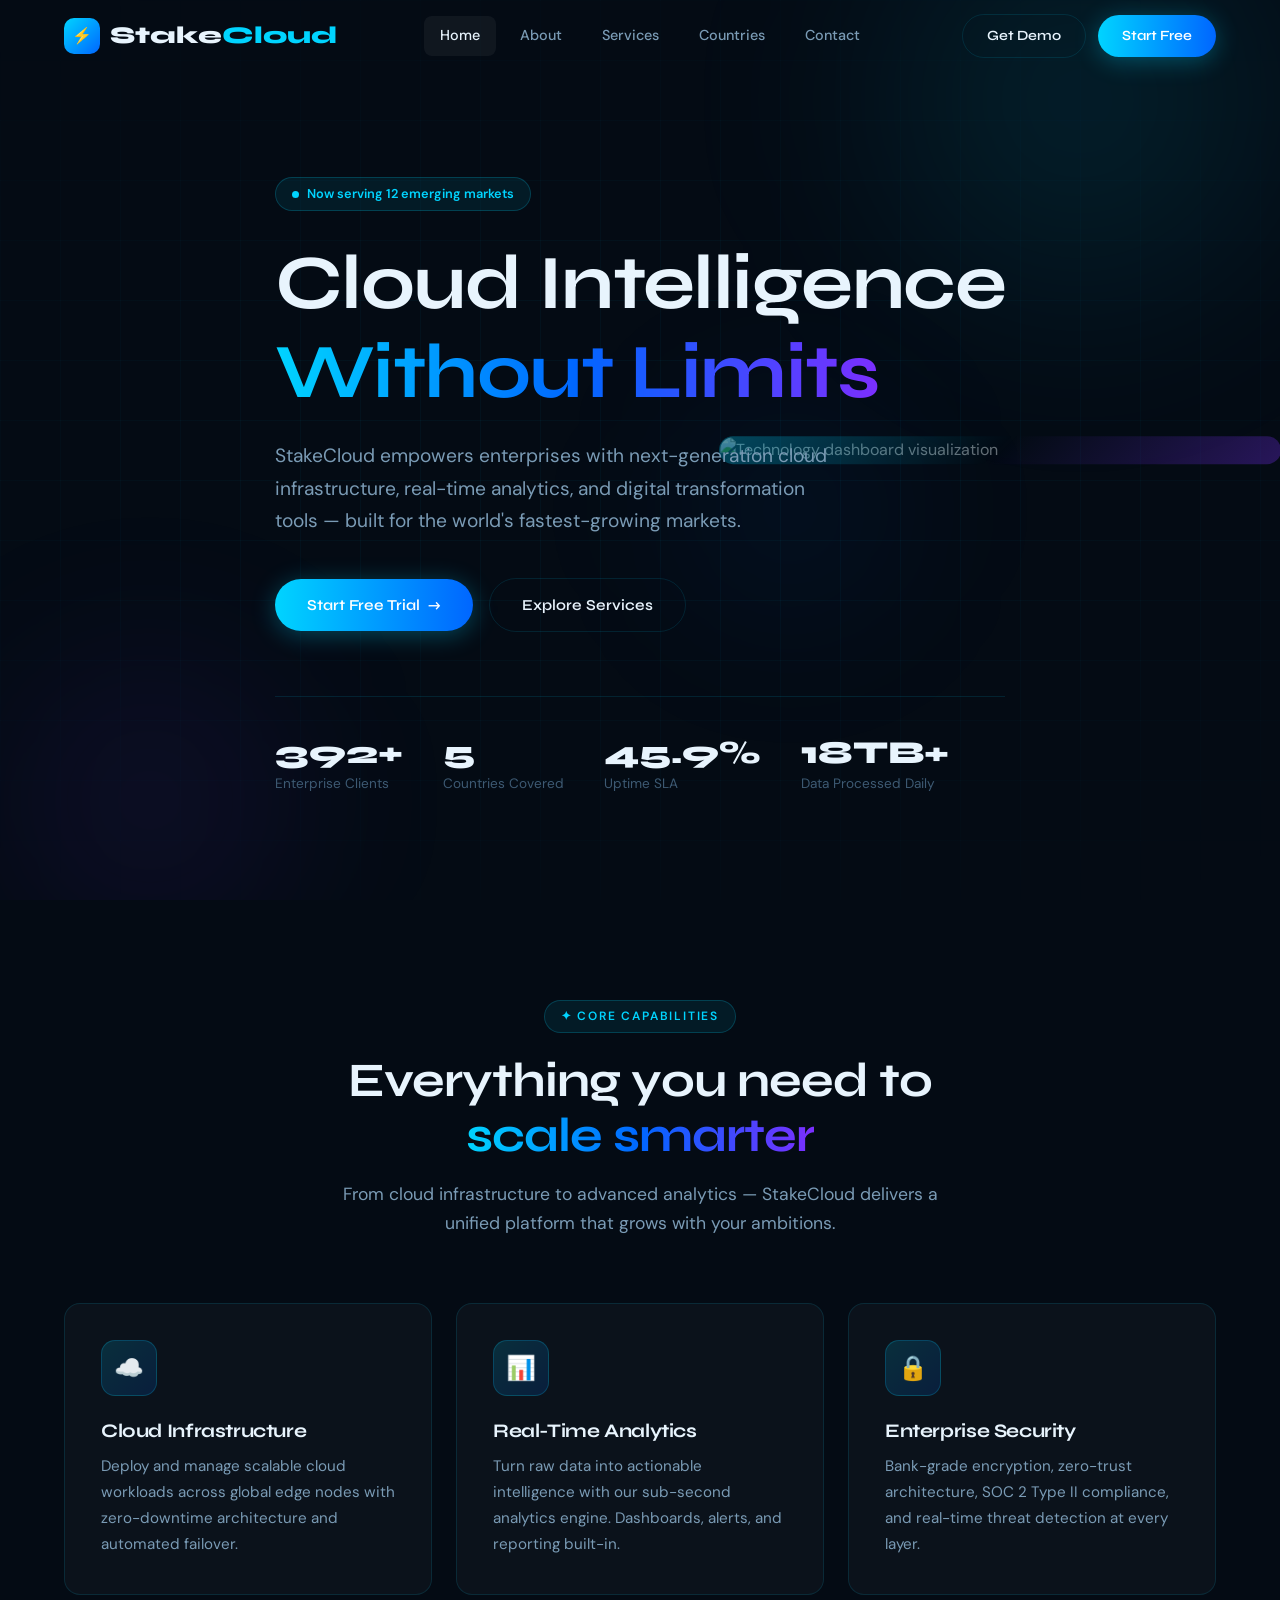
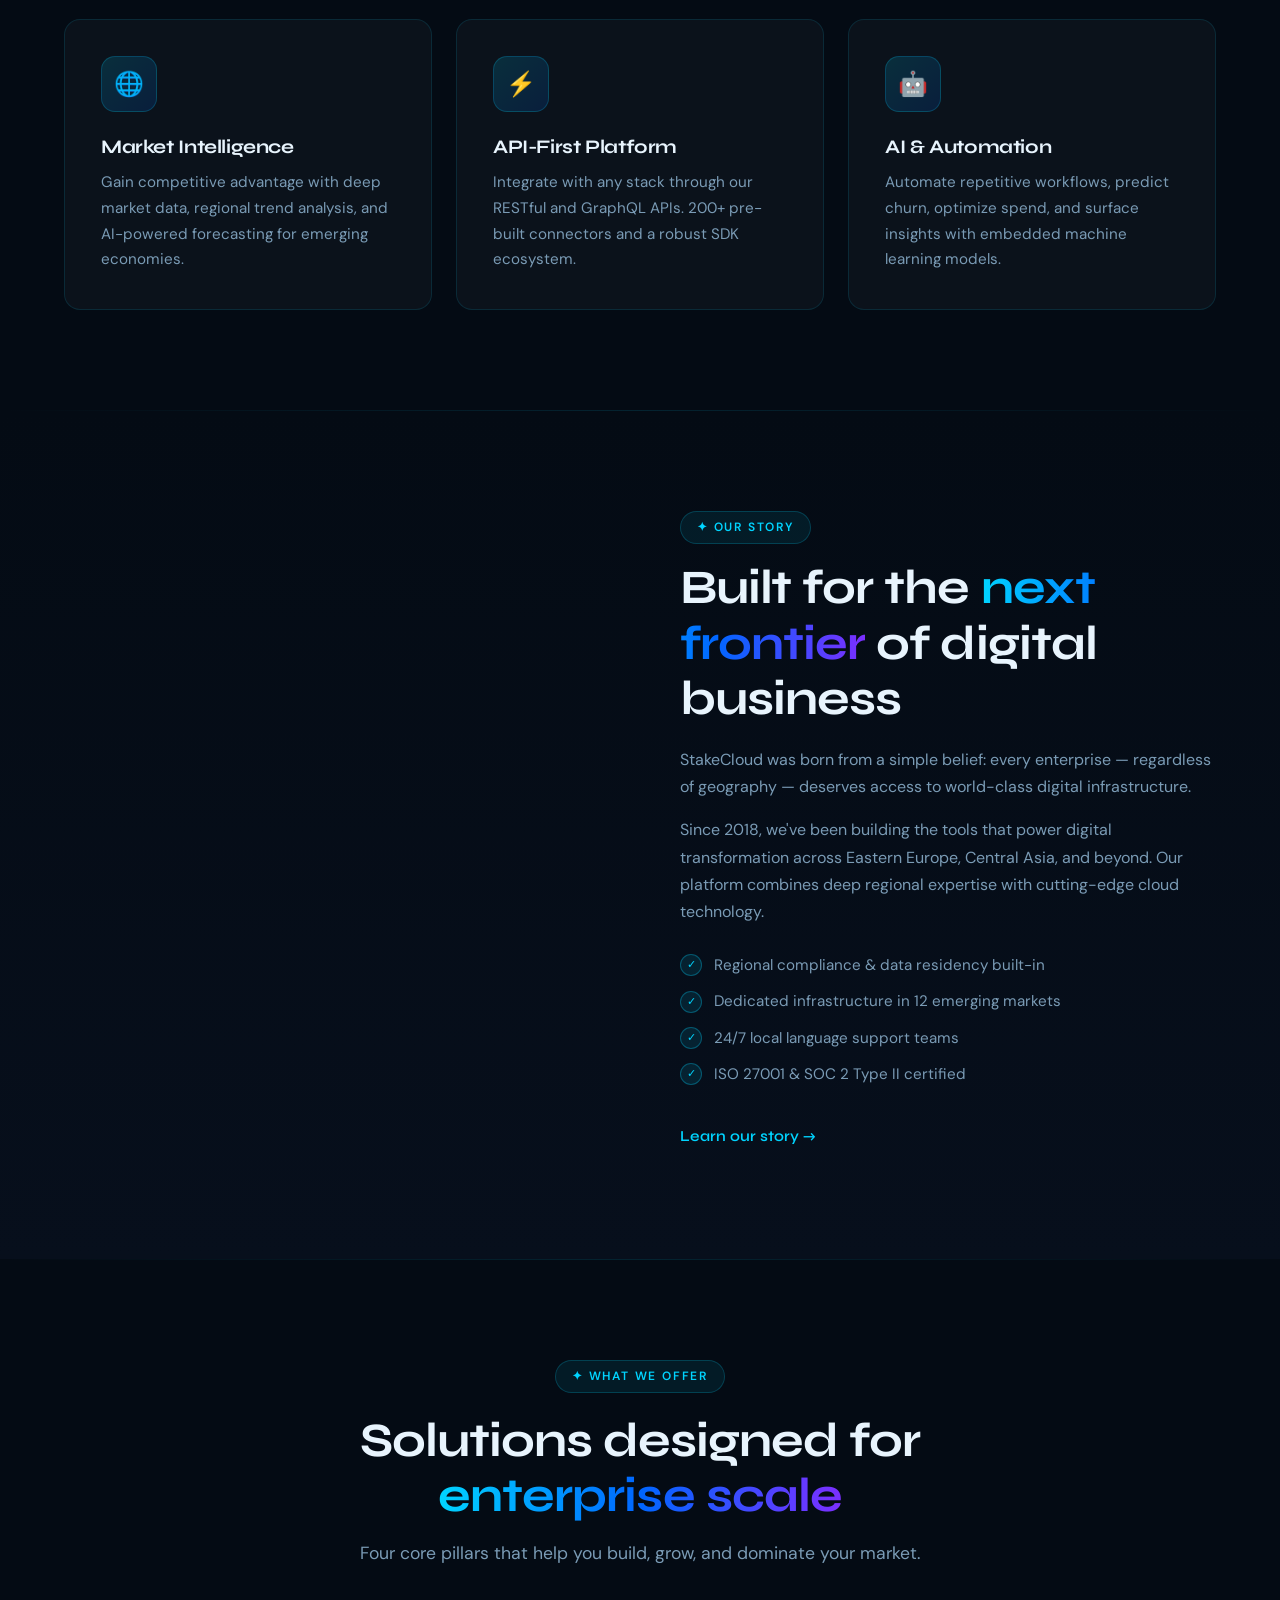
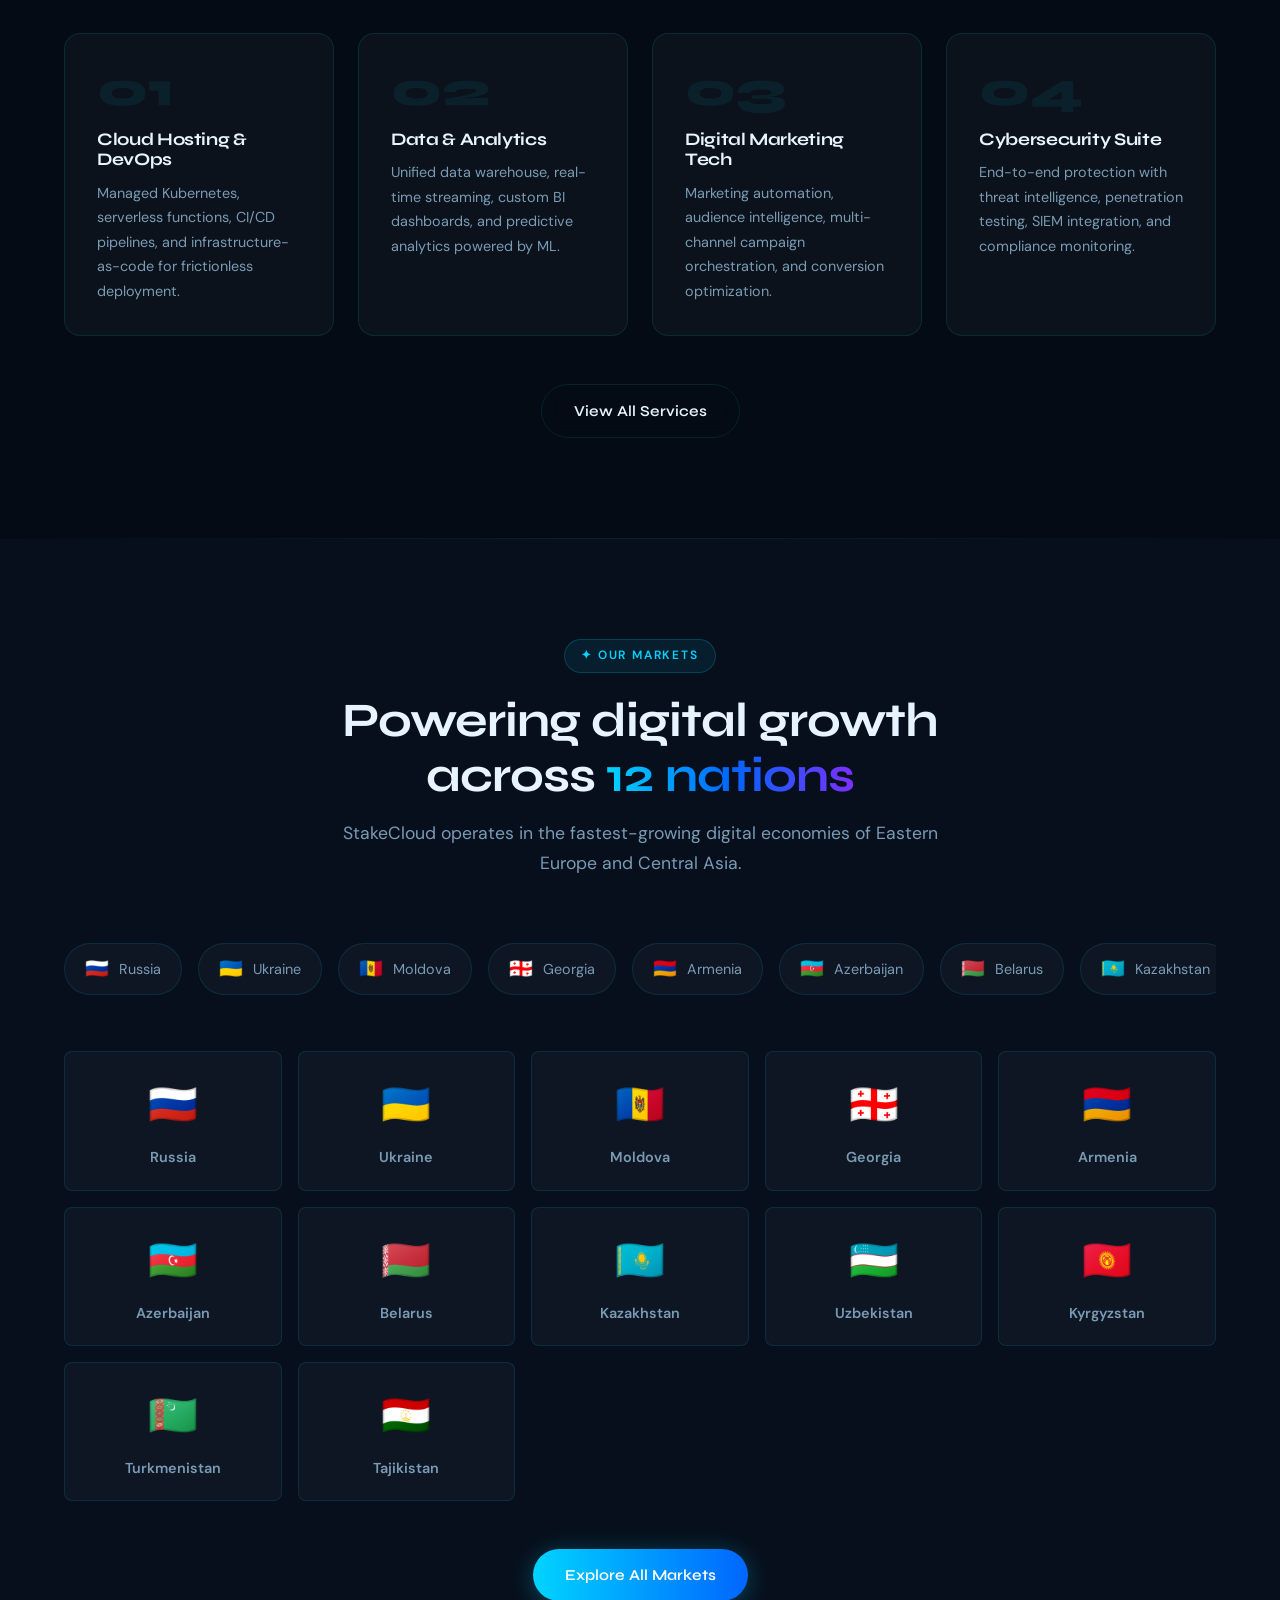
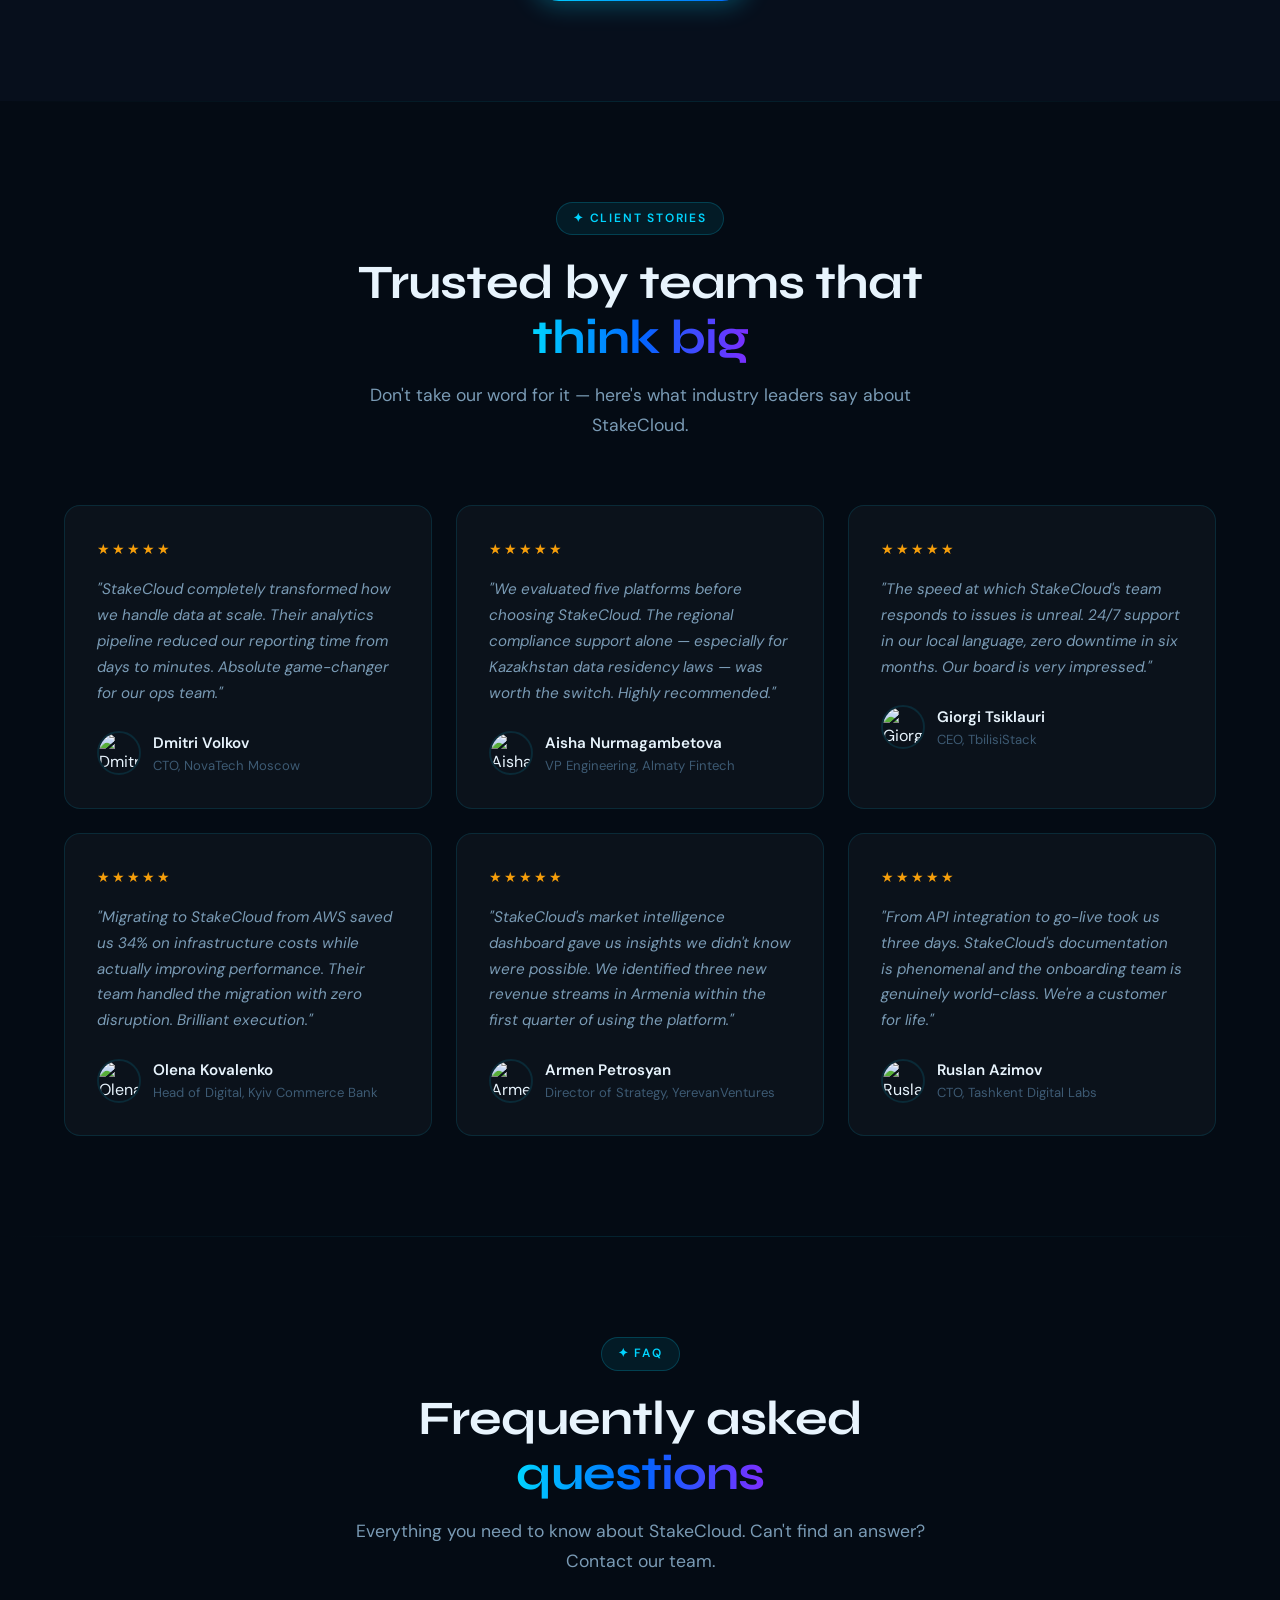
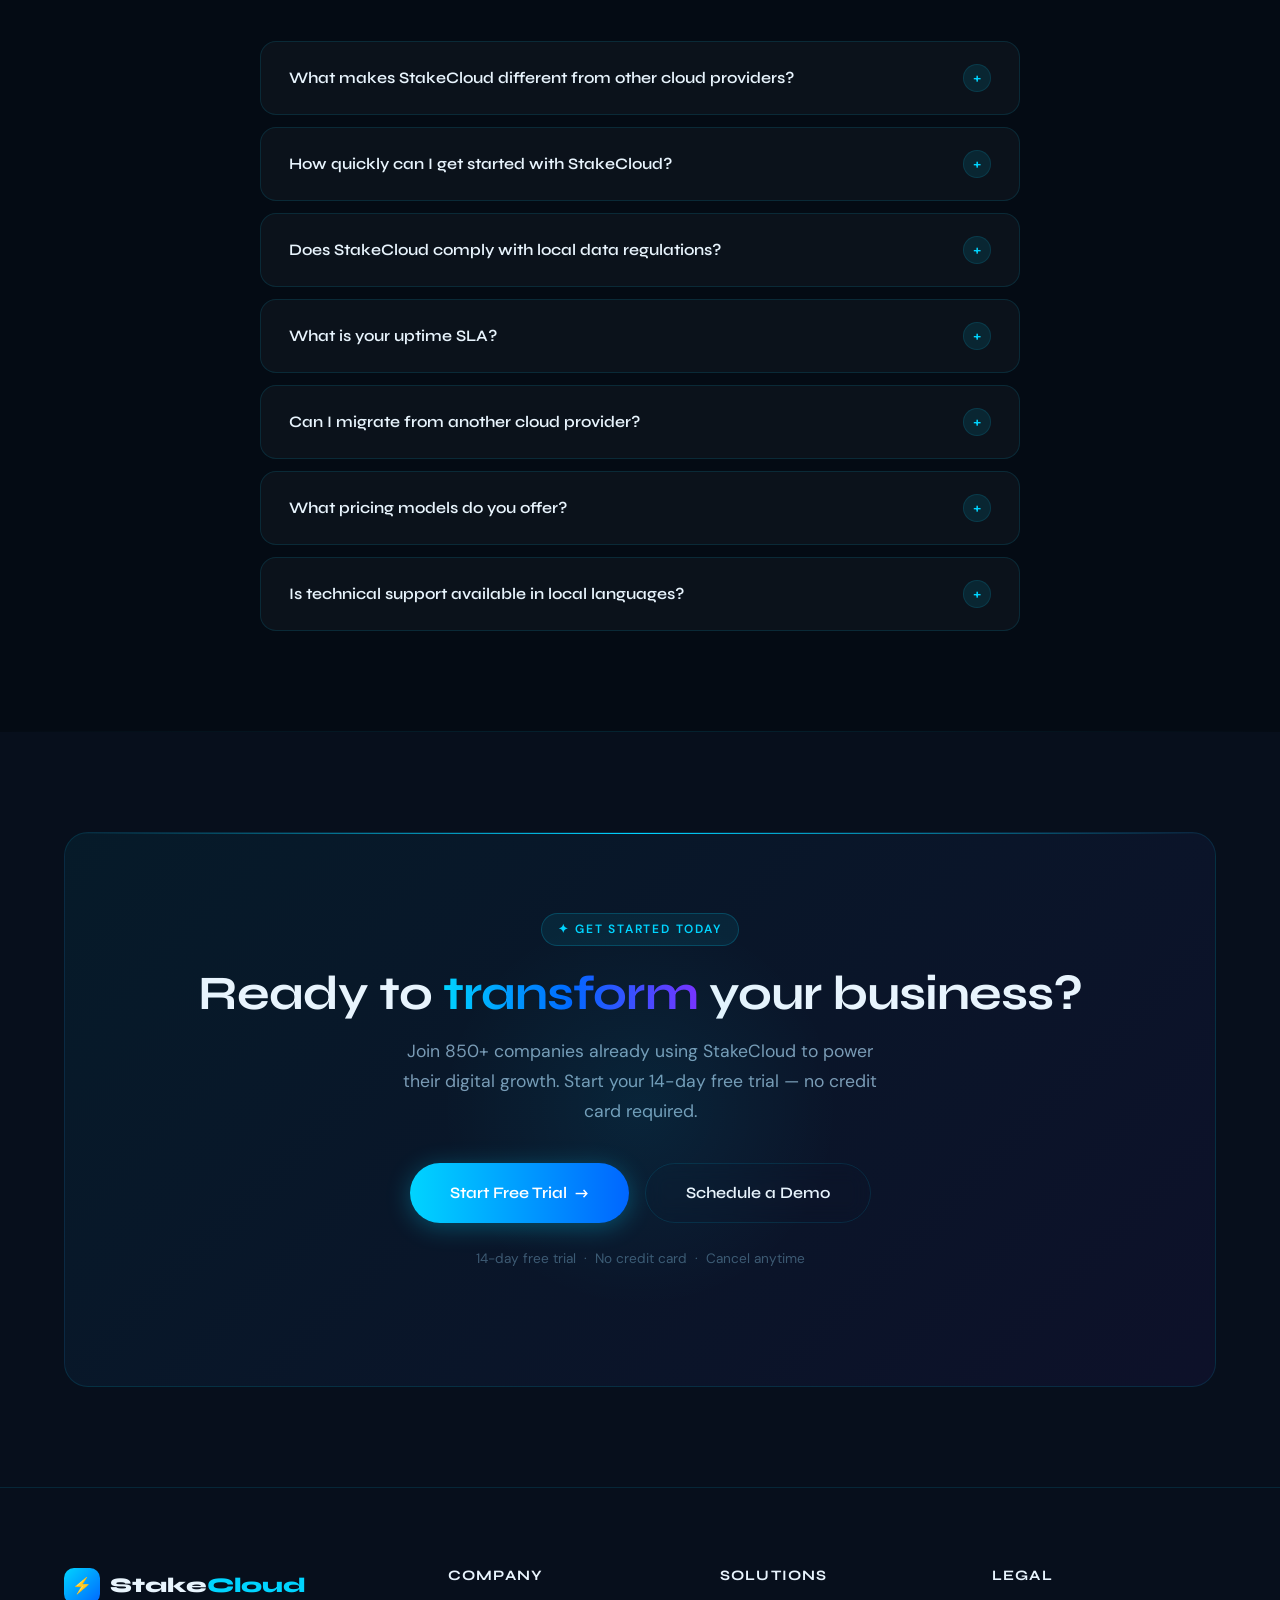
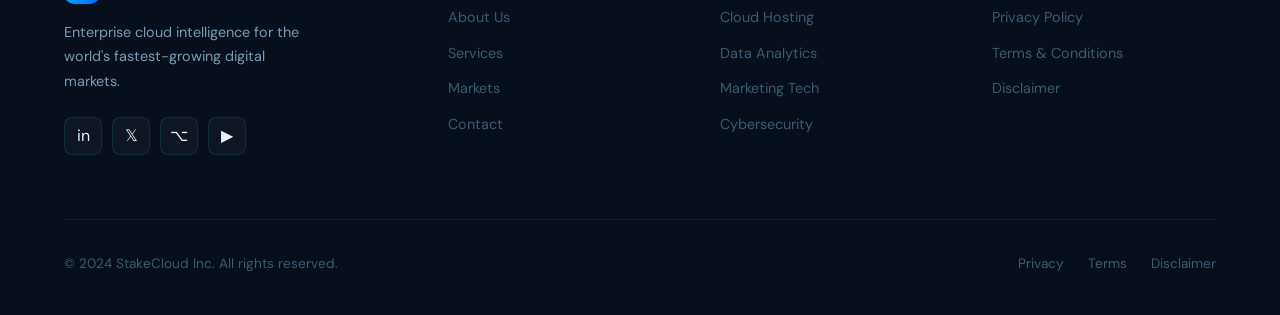
==== index.html @ 89249deb "Add files via upload" ====
<!DOCTYPE html>
<html lang="en">
<head>
  <meta charset="UTF-8" />
  <meta name="viewport" content="width=device-width, initial-scale=1.0" />
  <meta name="description" content="StakeCloud – The modern SaaS platform for cloud infrastructure, data analytics, and digital growth across emerging markets." />
  <meta name="keywords" content="cloud SaaS, data analytics, digital transformation, emerging markets, StakeCloud" />
  <meta name="author" content="StakeCloud Inc." />
  <meta property="og:title" content="StakeCloud – Cloud Intelligence Platform" />
  <meta property="og:description" content="Scale your business with enterprise-grade cloud intelligence." />
  <meta property="og:type" content="website" />
  <title>StakeCloud – Cloud Intelligence Platform</title>
  <link rel="stylesheet" href="style.css" />
  <!-- Google Fonts preconnect for performance -->
  <link rel="preconnect" href="https://fonts.googleapis.com" />
  <link rel="preconnect" href="https://fonts.gstatic.com" crossorigin />
</head>
<body>

  <!-- ==============================
       NAVIGATION
  ============================== -->
  <nav class="navbar" id="navbar" role="navigation" aria-label="Main navigation">
    <div class="nav-container">

      <!-- Logo -->
      <a href="index.html" class="nav-logo" aria-label="StakeCloud Home">
        <div class="logo-icon">⚡</div>
        <div class="logo-text">Stake<span>Cloud</span></div>
      </a>

      <!-- Desktop Links -->
      <div class="nav-links" role="menubar">
        <a href="index.html" role="menuitem">Home</a>
        <a href="about.html" role="menuitem">About</a>
        <a href="services.html" role="menuitem">Services</a>
        <a href="countries.html" role="menuitem">Countries</a>
        <a href="contact.html" role="menuitem">Contact</a>
      </div>

      <!-- Desktop CTA -->
      <div class="nav-cta">
        <a href="contact.html" class="btn btn-outline" style="padding: 10px 24px; font-size: 0.88rem;">Get Demo</a>
        <a href="contact.html" class="btn btn-primary" style="padding: 10px 24px; font-size: 0.88rem;">Start Free</a>
      </div>

      <!-- Mobile toggle -->
      <button class="nav-toggle" id="navToggle" aria-label="Toggle navigation" aria-expanded="false">
        <span></span><span></span><span></span>
      </button>
    </div>

    <!-- Mobile Menu -->
    <nav class="nav-mobile" id="navMobile" aria-label="Mobile navigation">
      <a href="index.html">Home</a>
      <a href="about.html">About</a>
      <a href="services.html">Services</a>
      <a href="countries.html">Countries</a>
      <a href="contact.html">Contact</a>
      <a href="contact.html" class="btn btn-primary" style="margin-top: 12px; justify-content: center;">Start Free Trial</a>
    </nav>
  </nav>

  <main>

    <!-- ==============================
         HERO SECTION
    ============================== -->
    <section class="hero" aria-labelledby="heroHeadline">

      <!-- Background grid -->
      <div class="hero-grid" aria-hidden="true"></div>

      <!-- Glow orbs -->
      <div class="hero-orb hero-orb-1" aria-hidden="true"></div>
      <div class="hero-orb hero-orb-2" aria-hidden="true"></div>
      <div class="hero-orb hero-orb-3" aria-hidden="true"></div>

      <div class="container" style="position: relative; z-index: 2;">
        <div class="hero-content">

          <!-- Badge -->
          <div class="hero-badge">
            <span class="badge-dot"></span>
            Now serving 12 emerging markets
          </div>

          <!-- Headline -->
          <h1 id="heroHeadline">
            Cloud Intelligence<br />
            <span class="gradient-text">Without Limits</span>
          </h1>

          <!-- Sub-headline -->
          <p class="hero-sub">
            StakeCloud empowers enterprises with next-generation cloud infrastructure,
            real-time analytics, and digital transformation tools — built for the world's
            fastest-growing markets.
          </p>

          <!-- CTA Buttons -->
          <div class="hero-actions">
            <a href="contact.html" class="btn btn-primary">
              Start Free Trial
              <span>→</span>
            </a>
            <a href="services.html" class="btn btn-outline">
              Explore Services
            </a>
          </div>

          <!-- Stats -->
          <div class="hero-stats">
            <div class="stat">
              <div class="stat-value" data-count="850" data-suffix="+" id="statClients">0+</div>
              <div class="stat-label">Enterprise Clients</div>
            </div>
            <div class="stat">
              <div class="stat-value" data-count="12" data-suffix="" id="statCountries">0</div>
              <div class="stat-label">Countries Covered</div>
            </div>
            <div class="stat">
              <div class="stat-value" data-count="99" data-suffix=".9%" id="statUptime">0%</div>
              <div class="stat-label">Uptime SLA</div>
            </div>
            <div class="stat">
              <div class="stat-value" data-count="40" data-suffix="TB+" id="statData">0TB+</div>
              <div class="stat-label">Data Processed Daily</div>
            </div>
          </div>
        </div>
      </div>

      <!-- Hero Visual (desktop) -->
      <div class="hero-visual" aria-hidden="true">
        <img
          src="https://images.unsplash.com/photo-1518770660439-4636190af475?w=900&auto=format&fit=crop&q=80"
          alt="Technology dashboard visualization"
          loading="eager"
        />
      </div>
    </section>

    <!-- ==============================
         FEATURES SECTION
    ============================== -->
    <section class="section" id="features" aria-labelledby="featuresTitle">
      <div class="container">

        <div class="section-header reveal">
          <span class="section-tag">✦ Core Capabilities</span>
          <h2 id="featuresTitle">Everything you need to <span class="gradient-text">scale smarter</span></h2>
          <p>From cloud infrastructure to advanced analytics — StakeCloud delivers a unified platform that grows with your ambitions.</p>
        </div>

        <div class="features-grid stagger">

          <!-- Feature 1 -->
          <article class="feature-card reveal">
            <div class="feature-icon">☁️</div>
            <h3>Cloud Infrastructure</h3>
            <p>Deploy and manage scalable cloud workloads across global edge nodes with zero-downtime architecture and automated failover.</p>
          </article>

          <!-- Feature 2 -->
          <article class="feature-card reveal">
            <div class="feature-icon">📊</div>
            <h3>Real-Time Analytics</h3>
            <p>Turn raw data into actionable intelligence with our sub-second analytics engine. Dashboards, alerts, and reporting built-in.</p>
          </article>

          <!-- Feature 3 -->
          <article class="feature-card reveal">
            <div class="feature-icon">🔒</div>
            <h3>Enterprise Security</h3>
            <p>Bank-grade encryption, zero-trust architecture, SOC 2 Type II compliance, and real-time threat detection at every layer.</p>
          </article>

          <!-- Feature 4 -->
          <article class="feature-card reveal">
            <div class="feature-icon">🌐</div>
            <h3>Market Intelligence</h3>
            <p>Gain competitive advantage with deep market data, regional trend analysis, and AI-powered forecasting for emerging economies.</p>
          </article>

          <!-- Feature 5 -->
          <article class="feature-card reveal">
            <div class="feature-icon">⚡</div>
            <h3>API-First Platform</h3>
            <p>Integrate with any stack through our RESTful and GraphQL APIs. 200+ pre-built connectors and a robust SDK ecosystem.</p>
          </article>

          <!-- Feature 6 -->
          <article class="feature-card reveal">
            <div class="feature-icon">🤖</div>
            <h3>AI & Automation</h3>
            <p>Automate repetitive workflows, predict churn, optimize spend, and surface insights with embedded machine learning models.</p>
          </article>

        </div>
      </div>
    </section>

    <div class="section-divider"></div>

    <!-- ==============================
         ABOUT PREVIEW SECTION
    ============================== -->
    <section class="section about-preview" aria-labelledby="aboutPreviewTitle">
      <div class="container">
        <div class="about-preview-inner">

          <!-- Left: Image -->
          <div class="about-image-wrap reveal">
            <img
              src="https://images.unsplash.com/photo-1451187580459-43490279c0fa?w=800&auto=format&fit=crop&q=80"
              alt="Global cloud network visualization"
              loading="lazy"
            />
            <!-- Overlay stats -->
            <div class="about-stats-overlay">
              <div>
                <div class="about-stat-val" data-count="2018" data-suffix="">2018</div>
                <div class="about-stat-lbl">Founded</div>
              </div>
              <div>
                <div class="about-stat-val" data-count="250" data-suffix="+">250+</div>
                <div class="about-stat-lbl">Team Members</div>
              </div>
              <div>
                <div class="about-stat-val" data-count="12" data-suffix="">12</div>
                <div class="about-stat-lbl">Countries</div>
              </div>
            </div>
          </div>

          <!-- Right: Text -->
          <div class="about-content reveal">
            <span class="section-tag">✦ Our Story</span>
            <h2 id="aboutPreviewTitle">Built for the <span class="gradient-text">next frontier</span> of digital business</h2>
            <p>StakeCloud was born from a simple belief: every enterprise — regardless of geography — deserves access to world-class digital infrastructure.</p>
            <p>Since 2018, we've been building the tools that power digital transformation across Eastern Europe, Central Asia, and beyond. Our platform combines deep regional expertise with cutting-edge cloud technology.</p>

            <ul class="about-list">
              <li>Regional compliance & data residency built-in</li>
              <li>Dedicated infrastructure in 12 emerging markets</li>
              <li>24/7 local language support teams</li>
              <li>ISO 27001 & SOC 2 Type II certified</li>
            </ul>

            <a href="about.html" class="btn btn-ghost">
              Learn our story →
            </a>
          </div>
        </div>
      </div>
    </section>

    <div class="section-divider"></div>

    <!-- ==============================
         SERVICES PREVIEW SECTION
    ============================== -->
    <section class="section" aria-labelledby="servicesPreviewTitle">
      <div class="container">

        <div class="section-header reveal">
          <span class="section-tag">✦ What We Offer</span>
          <h2 id="servicesPreviewTitle">Solutions designed for <span class="gradient-text">enterprise scale</span></h2>
          <p>Four core pillars that help you build, grow, and dominate your market.</p>
        </div>

        <div class="services-preview-grid stagger">

          <article class="service-card reveal">
            <div class="service-num">01</div>
            <h3>Cloud Hosting & DevOps</h3>
            <p>Managed Kubernetes, serverless functions, CI/CD pipelines, and infrastructure-as-code for frictionless deployment.</p>
          </article>

          <article class="service-card reveal">
            <div class="service-num">02</div>
            <h3>Data & Analytics</h3>
            <p>Unified data warehouse, real-time streaming, custom BI dashboards, and predictive analytics powered by ML.</p>
          </article>

          <article class="service-card reveal">
            <div class="service-num">03</div>
            <h3>Digital Marketing Tech</h3>
            <p>Marketing automation, audience intelligence, multi-channel campaign orchestration, and conversion optimization.</p>
          </article>

          <article class="service-card reveal">
            <div class="service-num">04</div>
            <h3>Cybersecurity Suite</h3>
            <p>End-to-end protection with threat intelligence, penetration testing, SIEM integration, and compliance monitoring.</p>
          </article>

        </div>

        <div style="text-align: center; margin-top: 48px;" class="reveal">
          <a href="services.html" class="btn btn-outline">View All Services</a>
        </div>
      </div>
    </section>

    <div class="section-divider"></div>

    <!-- ==============================
         COUNTRIES HIGHLIGHT SECTION
    ============================== -->
    <section class="section countries-highlight" aria-labelledby="countriesTitle">
      <div class="container">

        <div class="section-header reveal">
          <span class="section-tag">✦ Our Markets</span>
          <h2 id="countriesTitle">Powering digital growth across <span class="gradient-text">12 nations</span></h2>
          <p>StakeCloud operates in the fastest-growing digital economies of Eastern Europe and Central Asia.</p>
        </div>

        <!-- Country pills -->
        <div class="countries-scroll reveal" role="list">
          <a href="countries.html#russia" class="country-pill" role="listitem"><span class="country-flag">🇷🇺</span> Russia</a>
          <a href="countries.html#ukraine" class="country-pill" role="listitem"><span class="country-flag">🇺🇦</span> Ukraine</a>
          <a href="countries.html#moldova" class="country-pill" role="listitem"><span class="country-flag">🇲🇩</span> Moldova</a>
          <a href="countries.html#georgia" class="country-pill" role="listitem"><span class="country-flag">🇬🇪</span> Georgia</a>
          <a href="countries.html#armenia" class="country-pill" role="listitem"><span class="country-flag">🇦🇲</span> Armenia</a>
          <a href="countries.html#azerbaijan" class="country-pill" role="listitem"><span class="country-flag">🇦🇿</span> Azerbaijan</a>
          <a href="countries.html#belarus" class="country-pill" role="listitem"><span class="country-flag">🇧🇾</span> Belarus</a>
          <a href="countries.html#kazakhstan" class="country-pill" role="listitem"><span class="country-flag">🇰🇿</span> Kazakhstan</a>
          <a href="countries.html#uzbekistan" class="country-pill" role="listitem"><span class="country-flag">🇺🇿</span> Uzbekistan</a>
          <a href="countries.html#kyrgyzstan" class="country-pill" role="listitem"><span class="country-flag">🇰🇬</span> Kyrgyzstan</a>
          <a href="countries.html#turkmenistan" class="country-pill" role="listitem"><span class="country-flag">🇹🇲</span> Turkmenistan</a>
          <a href="countries.html#tajikistan" class="country-pill" role="listitem"><span class="country-flag">🇹🇯</span> Tajikistan</a>
        </div>

        <!-- Country grid mini cards -->
        <div class="countries-grid-preview stagger">
          <a href="countries.html#russia" class="country-card-mini reveal">
            <div class="flag">🇷🇺</div><div class="name">Russia</div>
          </a>
          <a href="countries.html#ukraine" class="country-card-mini reveal">
            <div class="flag">🇺🇦</div><div class="name">Ukraine</div>
          </a>
          <a href="countries.html#moldova" class="country-card-mini reveal">
            <div class="flag">🇲🇩</div><div class="name">Moldova</div>
          </a>
          <a href="countries.html#georgia" class="country-card-mini reveal">
            <div class="flag">🇬🇪</div><div class="name">Georgia</div>
          </a>
          <a href="countries.html#armenia" class="country-card-mini reveal">
            <div class="flag">🇦🇲</div><div class="name">Armenia</div>
          </a>
          <a href="countries.html#azerbaijan" class="country-card-mini reveal">
            <div class="flag">🇦🇿</div><div class="name">Azerbaijan</div>
          </a>
          <a href="countries.html#belarus" class="country-card-mini reveal">
            <div class="flag">🇧🇾</div><div class="name">Belarus</div>
          </a>
          <a href="countries.html#kazakhstan" class="country-card-mini reveal">
            <div class="flag">🇰🇿</div><div class="name">Kazakhstan</div>
          </a>
          <a href="countries.html#uzbekistan" class="country-card-mini reveal">
            <div class="flag">🇺🇿</div><div class="name">Uzbekistan</div>
          </a>
          <a href="countries.html#kyrgyzstan" class="country-card-mini reveal">
            <div class="flag">🇰🇬</div><div class="name">Kyrgyzstan</div>
          </a>
          <a href="countries.html#turkmenistan" class="country-card-mini reveal">
            <div class="flag">🇹🇲</div><div class="name">Turkmenistan</div>
          </a>
          <a href="countries.html#tajikistan" class="country-card-mini reveal">
            <div class="flag">🇹🇯</div><div class="name">Tajikistan</div>
          </a>
        </div>

        <div style="text-align: center; margin-top: 48px;" class="reveal">
          <a href="countries.html" class="btn btn-primary">Explore All Markets</a>
        </div>

      </div>
    </section>

    <div class="section-divider"></div>

    <!-- ==============================
         TESTIMONIALS SECTION
    ============================== -->
    <section class="section" aria-labelledby="testimonialsTitle">
      <div class="container">

        <div class="section-header reveal">
          <span class="section-tag">✦ Client Stories</span>
          <h2 id="testimonialsTitle">Trusted by teams that <span class="gradient-text">think big</span></h2>
          <p>Don't take our word for it — here's what industry leaders say about StakeCloud.</p>
        </div>

        <div class="testimonials-grid stagger">

          <article class="testimonial-card reveal">
            <div class="testimonial-stars">★★★★★</div>
            <blockquote>
              "StakeCloud completely transformed how we handle data at scale. Their analytics pipeline reduced our reporting time from days to minutes. Absolute game-changer for our ops team."
            </blockquote>
            <div class="testimonial-author">
              <div class="author-avatar">
                <img src="https://images.unsplash.com/photo-1507003211169-0a1dd7228f2d?w=100&h=100&auto=format&fit=crop&q=80" alt="Dmitri Volkov" loading="lazy" />
              </div>
              <div>
                <div class="author-name">Dmitri Volkov</div>
                <div class="author-title">CTO, NovaTech Moscow</div>
              </div>
            </div>
          </article>

          <article class="testimonial-card reveal">
            <div class="testimonial-stars">★★★★★</div>
            <blockquote>
              "We evaluated five platforms before choosing StakeCloud. The regional compliance support alone — especially for Kazakhstan data residency laws — was worth the switch. Highly recommended."
            </blockquote>
            <div class="testimonial-author">
              <div class="author-avatar">
                <img src="https://images.unsplash.com/photo-1494790108377-be9c29b29330?w=100&h=100&auto=format&fit=crop&q=80" alt="Aisha Nurmagambetova" loading="lazy" />
              </div>
              <div>
                <div class="author-name">Aisha Nurmagambetova</div>
                <div class="author-title">VP Engineering, Almaty Fintech</div>
              </div>
            </div>
          </article>

          <article class="testimonial-card reveal">
            <div class="testimonial-stars">★★★★★</div>
            <blockquote>
              "The speed at which StakeCloud's team responds to issues is unreal. 24/7 support in our local language, zero downtime in six months. Our board is very impressed."
            </blockquote>
            <div class="testimonial-author">
              <div class="author-avatar">
                <img src="https://images.unsplash.com/photo-1472099645785-5658abf4ff4e?w=100&h=100&auto=format&fit=crop&q=80" alt="Giorgi Tsiklauri" loading="lazy" />
              </div>
              <div>
                <div class="author-name">Giorgi Tsiklauri</div>
                <div class="author-title">CEO, TbilisiStack</div>
              </div>
            </div>
          </article>

          <article class="testimonial-card reveal">
            <div class="testimonial-stars">★★★★★</div>
            <blockquote>
              "Migrating to StakeCloud from AWS saved us 34% on infrastructure costs while actually improving performance. Their team handled the migration with zero disruption. Brilliant execution."
            </blockquote>
            <div class="testimonial-author">
              <div class="author-avatar">
                <img src="https://images.unsplash.com/photo-1438761681033-6461ffad8d80?w=100&h=100&auto=format&fit=crop&q=80" alt="Olena Kovalenko" loading="lazy" />
              </div>
              <div>
                <div class="author-name">Olena Kovalenko</div>
                <div class="author-title">Head of Digital, Kyiv Commerce Bank</div>
              </div>
            </div>
          </article>

          <article class="testimonial-card reveal">
            <div class="testimonial-stars">★★★★★</div>
            <blockquote>
              "StakeCloud's market intelligence dashboard gave us insights we didn't know were possible. We identified three new revenue streams in Armenia within the first quarter of using the platform."
            </blockquote>
            <div class="testimonial-author">
              <div class="author-avatar">
                <img src="https://images.unsplash.com/photo-1500648767791-00dcc994a43e?w=100&h=100&auto=format&fit=crop&q=80" alt="Armen Petrosyan" loading="lazy" />
              </div>
              <div>
                <div class="author-name">Armen Petrosyan</div>
                <div class="author-title">Director of Strategy, YerevanVentures</div>
              </div>
            </div>
          </article>

          <article class="testimonial-card reveal">
            <div class="testimonial-stars">★★★★★</div>
            <blockquote>
              "From API integration to go-live took us three days. StakeCloud's documentation is phenomenal and the onboarding team is genuinely world-class. We're a customer for life."
            </blockquote>
            <div class="testimonial-author">
              <div class="author-avatar">
                <img src="https://images.unsplash.com/photo-1544725176-7c40e5a71c5e?w=100&h=100&auto=format&fit=crop&q=80" alt="Ruslan Azimov" loading="lazy" />
              </div>
              <div>
                <div class="author-name">Ruslan Azimov</div>
                <div class="author-title">CTO, Tashkent Digital Labs</div>
              </div>
            </div>
          </article>

        </div>
      </div>
    </section>

    <div class="section-divider"></div>

    <!-- ==============================
         FAQ SECTION
    ============================== -->
    <section class="section" aria-labelledby="faqTitle">
      <div class="container">

        <div class="section-header reveal">
          <span class="section-tag">✦ FAQ</span>
          <h2 id="faqTitle">Frequently asked <span class="gradient-text">questions</span></h2>
          <p>Everything you need to know about StakeCloud. Can't find an answer? Contact our team.</p>
        </div>

        <div class="faq-list reveal" role="list">

          <div class="faq-item" role="listitem">
            <button class="faq-question" aria-expanded="false">
              What makes StakeCloud different from other cloud providers?
              <span class="faq-icon" aria-hidden="true">+</span>
            </button>
            <div class="faq-answer" role="region">
              <div class="faq-answer-inner">
                Unlike hyperscale cloud providers, StakeCloud is purpose-built for emerging markets in Eastern Europe and Central Asia. We offer local data residency, regional regulatory compliance, local language support, and pricing optimized for these markets — all in a single unified platform that covers cloud, analytics, and digital marketing.
              </div>
            </div>
          </div>

          <div class="faq-item" role="listitem">
            <button class="faq-question" aria-expanded="false">
              How quickly can I get started with StakeCloud?
              <span class="faq-icon" aria-hidden="true">+</span>
            </button>
            <div class="faq-answer" role="region">
              <div class="faq-answer-inner">
                Most clients are onboarded within 24–72 hours. Our platform is API-first, so integration with your existing stack is straightforward. We provide dedicated onboarding engineers, pre-built connectors, and comprehensive documentation to accelerate your launch.
              </div>
            </div>
          </div>

          <div class="faq-item" role="listitem">
            <button class="faq-question" aria-expanded="false">
              Does StakeCloud comply with local data regulations?
              <span class="faq-icon" aria-hidden="true">+</span>
            </button>
            <div class="faq-answer" role="region">
              <div class="faq-answer-inner">
                Absolutely. Compliance is at the core of our architecture. StakeCloud maintains data residency in each market we operate in, and our platform is pre-configured to meet regional requirements including Russia's Federal Law No. 242-FZ, Kazakhstan's Law on Personal Data, and GDPR for clients with European exposure. Our legal team monitors regulatory changes continuously.
              </div>
            </div>
          </div>

          <div class="faq-item" role="listitem">
            <button class="faq-question" aria-expanded="false">
              What is your uptime SLA?
              <span class="faq-icon" aria-hidden="true">+</span>
            </button>
            <div class="faq-answer" role="region">
              <div class="faq-answer-inner">
                We offer a 99.9% uptime SLA for all enterprise plans, backed by financial credits if we fall below that threshold. Our infrastructure is distributed across multiple availability zones, and we maintain a real-time public status page. Over the past 24 months, our actual uptime has averaged 99.97%.
              </div>
            </div>
          </div>

          <div class="faq-item" role="listitem">
            <button class="faq-question" aria-expanded="false">
              Can I migrate from another cloud provider?
              <span class="faq-icon" aria-hidden="true">+</span>
            </button>
            <div class="faq-answer" role="region">
              <div class="faq-answer-inner">
                Yes — and we make it easy. StakeCloud offers a fully managed migration service at no additional cost for annual enterprise plans. Our migration team handles everything from data transfer and DNS cutover to testing and post-migration support. Most migrations complete with zero downtime.
              </div>
            </div>
          </div>

          <div class="faq-item" role="listitem">
            <button class="faq-question" aria-expanded="false">
              What pricing models do you offer?
              <span class="faq-icon" aria-hidden="true">+</span>
            </button>
            <div class="faq-answer" role="region">
              <div class="faq-answer-inner">
                We offer flexible pricing: monthly pay-as-you-go, annual subscriptions (20% discount), and custom enterprise contracts. All plans include a 14-day free trial with full feature access. For large-scale deployments, our enterprise team will build a custom pricing package tailored to your usage patterns.
              </div>
            </div>
          </div>

          <div class="faq-item" role="listitem">
            <button class="faq-question" aria-expanded="false">
              Is technical support available in local languages?
              <span class="faq-icon" aria-hidden="true">+</span>
            </button>
            <div class="faq-answer" role="region">
              <div class="faq-answer-inner">
                Yes. We provide 24/7 technical support in Russian, Ukrainian, Georgian, Armenian, Azerbaijani, Kazakh, Uzbek, and English. Our support team includes specialists based in each market who understand both the technical and business context of your region.
              </div>
            </div>
          </div>

        </div>

      </div>
    </section>

    <div class="section-divider"></div>

    <!-- ==============================
         CTA SECTION
    ============================== -->
    <section class="section cta-section" aria-labelledby="ctaTitle">
      <div class="container">
        <div class="cta-box reveal">

          <!-- Background orb -->
          <div style="position:absolute; width:400px; height:400px; background:radial-gradient(circle, rgba(0,212,255,0.08), transparent 70%); border-radius:50%; top:50%; left:50%; transform:translate(-50%,-50%); pointer-events:none;" aria-hidden="true"></div>

          <span class="section-tag" style="justify-content: center;">✦ Get Started Today</span>
          <h2 id="ctaTitle">Ready to <span class="gradient-text">transform</span> your business?</h2>
          <p>Join 850+ companies already using StakeCloud to power their digital growth. Start your 14-day free trial — no credit card required.</p>

          <div class="cta-actions">
            <a href="contact.html" class="btn btn-primary" style="padding: 16px 40px; font-size: 1rem;">
              Start Free Trial
              <span>→</span>
            </a>
            <a href="contact.html" class="btn btn-outline" style="padding: 16px 40px; font-size: 1rem;">
              Schedule a Demo
            </a>
          </div>

          <p style="font-size: 0.85rem; margin-top: 24px; color: var(--text-muted);">
            14-day free trial &nbsp;·&nbsp; No credit card &nbsp;·&nbsp; Cancel anytime
          </p>
        </div>
      </div>
    </section>

  </main>

  <!-- ==============================
       FOOTER
  ============================== -->
  <footer class="footer" role="contentinfo">
    <div class="container">
      <div class="footer-grid">

        <!-- Brand -->
        <div class="footer-brand">
          <a href="index.html" class="nav-logo" style="font-size: 1.3rem;">
            <div class="logo-icon">⚡</div>
            <div class="logo-text">Stake<span>Cloud</span></div>
          </a>
          <p>Enterprise cloud intelligence for the world's fastest-growing digital markets.</p>
          <div class="footer-social" aria-label="Social media links">
            <a href="#" class="social-icon" aria-label="LinkedIn">in</a>
            <a href="#" class="social-icon" aria-label="Twitter">𝕏</a>
            <a href="#" class="social-icon" aria-label="GitHub">⌥</a>
            <a href="#" class="social-icon" aria-label="YouTube">▶</a>
          </div>
        </div>

        <!-- Company Links -->
        <div class="footer-col">
          <h4>Company</h4>
          <ul>
            <li><a href="about.html">About Us</a></li>
            <li><a href="services.html">Services</a></li>
            <li><a href="countries.html">Markets</a></li>
            <li><a href="contact.html">Contact</a></li>
          </ul>
        </div>

        <!-- Solutions Links -->
        <div class="footer-col">
          <h4>Solutions</h4>
          <ul>
            <li><a href="services.html">Cloud Hosting</a></li>
            <li><a href="services.html">Data Analytics</a></li>
            <li><a href="services.html">Marketing Tech</a></li>
            <li><a href="services.html">Cybersecurity</a></li>
          </ul>
        </div>

        <!-- Legal Links -->
        <div class="footer-col">
          <h4>Legal</h4>
          <ul>
            <li><a href="privacy-policy.html">Privacy Policy</a></li>
            <li><a href="terms-conditions.html">Terms & Conditions</a></li>
            <li><a href="disclaimer.html">Disclaimer</a></li>
          </ul>
        </div>

      </div>

      <!-- Footer Bottom -->
      <div class="footer-bottom">
        <p>&copy; 2024 StakeCloud Inc. All rights reserved.</p>
        <nav class="footer-legal" aria-label="Legal navigation">
          <a href="privacy-policy.html">Privacy</a>
          <a href="terms-conditions.html">Terms</a>
          <a href="disclaimer.html">Disclaimer</a>
        </nav>
      </div>
    </div>
  </footer>

  <!-- Back to Top -->
  <button class="back-to-top" id="backToTop" aria-label="Back to top">↑</button>

  <script src="script.js"></script>
</body>
</html>
---- style.css ----
/* ============================================
   StakeCloud - Main Stylesheet
   Dark Futuristic SaaS Theme
   ============================================ */

/* --- Google Fonts Import --- */
@import url('https://fonts.googleapis.com/css2?family=Syne:wght@400;500;600;700;800&family=DM+Sans:ital,wght@0,300;0,400;0,500;0,600;1,300&display=swap');

/* --- CSS Variables --- */
:root {
  --bg-primary: #040b14;
  --bg-secondary: #070f1c;
  --bg-card: rgba(255, 255, 255, 0.03);
  --bg-card-hover: rgba(255, 255, 255, 0.06);
  --accent-cyan: #00d4ff;
  --accent-blue: #0066ff;
  --accent-purple: #7b2fff;
  --accent-glow: rgba(0, 212, 255, 0.15);
  --text-primary: #e8f4fd;
  --text-secondary: #7a9bb5;
  --text-muted: #3d5a73;
  --border: rgba(0, 212, 255, 0.12);
  --border-hover: rgba(0, 212, 255, 0.35);
  --gradient-hero: linear-gradient(135deg, #040b14 0%, #070f1c 50%, #0a0d1a 100%);
  --gradient-accent: linear-gradient(90deg, #00d4ff, #0066ff, #7b2fff);
  --gradient-card: linear-gradient(135deg, rgba(0, 212, 255, 0.05), rgba(123, 47, 255, 0.05));
  --font-display: 'Syne', sans-serif;
  --font-body: 'DM Sans', sans-serif;
  --radius: 16px;
  --radius-sm: 8px;
  --shadow-glow: 0 0 40px rgba(0, 212, 255, 0.1);
  --shadow-card: 0 8px 32px rgba(0, 0, 0, 0.4);
  --transition: all 0.3s cubic-bezier(0.4, 0, 0.2, 1);
  --nav-height: 72px;
}

/* --- Reset & Base --- */
*, *::before, *::after {
  margin: 0;
  padding: 0;
  box-sizing: border-box;
}

html {
  scroll-behavior: smooth;
  font-size: 16px;
}

body {
  font-family: var(--font-body);
  background-color: var(--bg-primary);
  color: var(--text-primary);
  line-height: 1.6;
  overflow-x: hidden;
}

/* Scrollbar */
::-webkit-scrollbar { width: 6px; }
::-webkit-scrollbar-track { background: var(--bg-primary); }
::-webkit-scrollbar-thumb { background: var(--accent-cyan); border-radius: 3px; }

/* --- Typography --- */
h1, h2, h3, h4, h5 {
  font-family: var(--font-display);
  font-weight: 700;
  line-height: 1.15;
  letter-spacing: -0.02em;
}

h1 { font-size: clamp(2.5rem, 6vw, 5rem); }
h2 { font-size: clamp(2rem, 4vw, 3rem); }
h3 { font-size: clamp(1.25rem, 2vw, 1.6rem); }
h4 { font-size: 1.1rem; }

p { color: var(--text-secondary); line-height: 1.7; }
a { text-decoration: none; color: inherit; transition: var(--transition); }
ul { list-style: none; }
img { max-width: 100%; display: block; }

/* --- Utility Classes --- */
.container {
  max-width: 1200px;
  margin: 0 auto;
  padding: 0 24px;
}

.section {
  padding: 100px 0;
  position: relative;
}

.section-tag {
  display: inline-flex;
  align-items: center;
  gap: 8px;
  font-size: 0.75rem;
  font-weight: 600;
  text-transform: uppercase;
  letter-spacing: 0.15em;
  color: var(--accent-cyan);
  background: rgba(0, 212, 255, 0.08);
  border: 1px solid rgba(0, 212, 255, 0.2);
  padding: 6px 16px;
  border-radius: 100px;
  margin-bottom: 20px;
}

.section-header {
  text-align: center;
  max-width: 640px;
  margin: 0 auto 64px;
}

.section-header p {
  margin-top: 16px;
  font-size: 1.1rem;
}

.gradient-text {
  background: var(--gradient-accent);
  -webkit-background-clip: text;
  -webkit-text-fill-color: transparent;
  background-clip: text;
}

/* --- Buttons --- */
.btn {
  display: inline-flex;
  align-items: center;
  gap: 8px;
  padding: 14px 32px;
  border-radius: 100px;
  font-family: var(--font-display);
  font-weight: 600;
  font-size: 0.95rem;
  cursor: pointer;
  border: none;
  transition: var(--transition);
  position: relative;
  overflow: hidden;
}

.btn::before {
  content: '';
  position: absolute;
  inset: 0;
  background: rgba(255,255,255,0.1);
  opacity: 0;
  transition: var(--transition);
}

.btn:hover::before { opacity: 1; }

.btn-primary {
  background: linear-gradient(90deg, var(--accent-cyan), var(--accent-blue));
  color: #fff;
  box-shadow: 0 4px 24px rgba(0, 212, 255, 0.3);
}

.btn-primary:hover {
  transform: translateY(-2px);
  box-shadow: 0 8px 32px rgba(0, 212, 255, 0.45);
}

.btn-outline {
  background: transparent;
  color: var(--text-primary);
  border: 1px solid var(--border);
  backdrop-filter: blur(10px);
}

.btn-outline:hover {
  border-color: var(--accent-cyan);
  color: var(--accent-cyan);
  transform: translateY(-2px);
}

.btn-ghost {
  background: transparent;
  color: var(--accent-cyan);
  padding: 10px 0;
}

.btn-ghost:hover { gap: 14px; }

/* --- Navigation --- */
.navbar {
  position: fixed;
  top: 0;
  left: 0;
  right: 0;
  z-index: 1000;
  height: var(--nav-height);
  display: flex;
  align-items: center;
  transition: var(--transition);
  backdrop-filter: blur(0);
}

.navbar.scrolled {
  background: rgba(4, 11, 20, 0.92);
  backdrop-filter: blur(20px);
  border-bottom: 1px solid var(--border);
  box-shadow: 0 4px 32px rgba(0, 0, 0, 0.4);
}

.nav-container {
  max-width: 1200px;
  margin: 0 auto;
  padding: 0 24px;
  width: 100%;
  display: flex;
  align-items: center;
  justify-content: space-between;
}

.nav-logo {
  font-family: var(--font-display);
  font-size: 1.5rem;
  font-weight: 800;
  display: flex;
  align-items: center;
  gap: 10px;
}

.logo-icon {
  width: 36px;
  height: 36px;
  background: linear-gradient(135deg, var(--accent-cyan), var(--accent-blue));
  border-radius: 10px;
  display: flex;
  align-items: center;
  justify-content: center;
  font-size: 1rem;
}

.logo-text span { color: var(--accent-cyan); }

.nav-links {
  display: flex;
  align-items: center;
  gap: 8px;
}

.nav-links a {
  font-size: 0.9rem;
  font-weight: 500;
  color: var(--text-secondary);
  padding: 8px 16px;
  border-radius: 8px;
  transition: var(--transition);
}

.nav-links a:hover,
.nav-links a.active {
  color: var(--text-primary);
  background: rgba(255,255,255,0.05);
}

.nav-cta {
  display: flex;
  align-items: center;
  gap: 12px;
}

/* Mobile Menu Toggle */
.nav-toggle {
  display: none;
  flex-direction: column;
  gap: 5px;
  cursor: pointer;
  padding: 8px;
  z-index: 1001;
}

.nav-toggle span {
  display: block;
  width: 24px;
  height: 2px;
  background: var(--text-primary);
  transition: var(--transition);
  border-radius: 2px;
}

.nav-toggle.open span:nth-child(1) { transform: rotate(45deg) translate(5px, 5px); }
.nav-toggle.open span:nth-child(2) { opacity: 0; }
.nav-toggle.open span:nth-child(3) { transform: rotate(-45deg) translate(5px, -5px); }

/* Mobile Menu */
.nav-mobile {
  display: none;
  position: fixed;
  top: var(--nav-height);
  left: 0;
  right: 0;
  background: rgba(4, 11, 20, 0.98);
  backdrop-filter: blur(20px);
  border-bottom: 1px solid var(--border);
  padding: 24px;
  flex-direction: column;
  gap: 4px;
  z-index: 999;
}

.nav-mobile.open { display: flex; }

.nav-mobile a {
  font-size: 1rem;
  font-weight: 500;
  color: var(--text-secondary);
  padding: 12px 16px;
  border-radius: 8px;
  transition: var(--transition);
}

.nav-mobile a:hover { color: var(--text-primary); background: rgba(255,255,255,0.05); }

/* --- Hero Section --- */
.hero {
  min-height: 100vh;
  display: flex;
  align-items: center;
  position: relative;
  overflow: hidden;
  padding-top: var(--nav-height);
}

/* Grid Background */
.hero-grid {
  position: absolute;
  inset: 0;
  background-image:
    linear-gradient(rgba(0, 212, 255, 0.04) 1px, transparent 1px),
    linear-gradient(90deg, rgba(0, 212, 255, 0.04) 1px, transparent 1px);
  background-size: 60px 60px;
  mask-image: radial-gradient(ellipse 80% 60% at 50% 50%, black 30%, transparent 100%);
}

/* Glow Orbs */
.hero-orb {
  position: absolute;
  border-radius: 50%;
  filter: blur(80px);
  pointer-events: none;
}

.hero-orb-1 {
  width: 600px;
  height: 600px;
  background: radial-gradient(circle, rgba(0, 212, 255, 0.12), transparent 70%);
  top: -200px;
  right: -100px;
}

.hero-orb-2 {
  width: 400px;
  height: 400px;
  background: radial-gradient(circle, rgba(123, 47, 255, 0.12), transparent 70%);
  bottom: -100px;
  left: -50px;
}

.hero-orb-3 {
  width: 300px;
  height: 300px;
  background: radial-gradient(circle, rgba(0, 102, 255, 0.1), transparent 70%);
  top: 40%;
  left: 50%;
}

.hero-content {
  position: relative;
  z-index: 2;
  max-width: 800px;
}

.hero-badge {
  display: inline-flex;
  align-items: center;
  gap: 8px;
  font-size: 0.8rem;
  font-weight: 600;
  color: var(--accent-cyan);
  background: rgba(0, 212, 255, 0.08);
  border: 1px solid rgba(0, 212, 255, 0.2);
  padding: 6px 16px;
  border-radius: 100px;
  margin-bottom: 28px;
  animation: fadeInUp 0.6s ease both;
}

.hero-badge .badge-dot {
  width: 7px;
  height: 7px;
  background: var(--accent-cyan);
  border-radius: 50%;
  animation: pulse 2s infinite;
}

@keyframes pulse {
  0%, 100% { opacity: 1; transform: scale(1); }
  50% { opacity: 0.5; transform: scale(0.8); }
}

.hero h1 {
  animation: fadeInUp 0.6s ease 0.1s both;
  margin-bottom: 24px;
}

.hero p.hero-sub {
  font-size: 1.2rem;
  color: var(--text-secondary);
  max-width: 560px;
  animation: fadeInUp 0.6s ease 0.2s both;
  margin-bottom: 40px;
}

.hero-actions {
  display: flex;
  align-items: center;
  gap: 16px;
  flex-wrap: wrap;
  animation: fadeInUp 0.6s ease 0.3s both;
}

.hero-stats {
  display: flex;
  align-items: center;
  gap: 40px;
  margin-top: 64px;
  padding-top: 40px;
  border-top: 1px solid var(--border);
  animation: fadeInUp 0.6s ease 0.4s both;
}

.stat { text-align: left; }
.stat-value {
  font-family: var(--font-display);
  font-size: 2rem;
  font-weight: 800;
  color: var(--text-primary);
  line-height: 1;
}

.stat-label {
  font-size: 0.85rem;
  color: var(--text-muted);
  margin-top: 4px;
}

.hero-visual {
  position: absolute;
  right: 0;
  top: 50%;
  transform: translateY(-50%);
  width: 45%;
  max-width: 560px;
  animation: fadeInRight 0.8s ease 0.4s both;
  z-index: 1;
}

.hero-visual img {
  width: 100%;
  border-radius: var(--radius);
  opacity: 0.7;
  mix-blend-mode: luminosity;
  filter: brightness(0.6) contrast(1.2);
}

.hero-visual::before {
  content: '';
  position: absolute;
  inset: -1px;
  border-radius: var(--radius);
  background: linear-gradient(135deg, rgba(0,212,255,0.3), transparent, rgba(123,47,255,0.3));
  z-index: 1;
  pointer-events: none;
}

/* --- Features Section --- */
.features-grid {
  display: grid;
  grid-template-columns: repeat(auto-fit, minmax(320px, 1fr));
  gap: 24px;
}

.feature-card {
  background: var(--bg-card);
  border: 1px solid var(--border);
  border-radius: var(--radius);
  padding: 36px;
  transition: var(--transition);
  position: relative;
  overflow: hidden;
}

.feature-card::before {
  content: '';
  position: absolute;
  top: 0;
  left: 0;
  right: 0;
  height: 1px;
  background: linear-gradient(90deg, transparent, var(--accent-cyan), transparent);
  opacity: 0;
  transition: var(--transition);
}

.feature-card:hover {
  background: var(--bg-card-hover);
  border-color: var(--border-hover);
  transform: translateY(-4px);
  box-shadow: var(--shadow-glow);
}

.feature-card:hover::before { opacity: 1; }

.feature-icon {
  width: 56px;
  height: 56px;
  border-radius: 14px;
  background: linear-gradient(135deg, rgba(0,212,255,0.15), rgba(0,102,255,0.15));
  border: 1px solid rgba(0,212,255,0.2);
  display: flex;
  align-items: center;
  justify-content: center;
  font-size: 1.5rem;
  margin-bottom: 24px;
}

.feature-card h3 { margin-bottom: 12px; font-size: 1.2rem; }
.feature-card p { font-size: 0.95rem; }

/* --- About Preview --- */
.about-preview {
  background: linear-gradient(180deg, var(--bg-primary), var(--bg-secondary));
}

.about-preview-inner {
  display: grid;
  grid-template-columns: 1fr 1fr;
  gap: 80px;
  align-items: center;
}

.about-image-wrap {
  position: relative;
}

.about-image-wrap img {
  border-radius: var(--radius);
  width: 100%;
  height: 480px;
  object-fit: cover;
  filter: brightness(0.7) contrast(1.1);
}

.about-image-wrap::after {
  content: '';
  position: absolute;
  inset: -1px;
  border-radius: var(--radius);
  background: linear-gradient(135deg, rgba(0,212,255,0.2), transparent 60%);
  pointer-events: none;
}

.about-stats-overlay {
  position: absolute;
  bottom: 24px;
  left: 24px;
  background: rgba(4, 11, 20, 0.9);
  backdrop-filter: blur(20px);
  border: 1px solid var(--border);
  border-radius: var(--radius);
  padding: 20px 28px;
  display: flex;
  gap: 32px;
}

.about-stat-val {
  font-family: var(--font-display);
  font-size: 1.6rem;
  font-weight: 800;
  color: var(--accent-cyan);
}

.about-stat-lbl {
  font-size: 0.8rem;
  color: var(--text-muted);
}

.about-content .section-tag { margin-bottom: 16px; }

.about-content h2 { margin-bottom: 20px; }
.about-content p { margin-bottom: 16px; }

.about-list {
  margin: 28px 0;
  display: flex;
  flex-direction: column;
  gap: 12px;
}

.about-list li {
  display: flex;
  align-items: center;
  gap: 12px;
  font-size: 0.95rem;
  color: var(--text-secondary);
}

.about-list li::before {
  content: '✓';
  width: 22px;
  height: 22px;
  background: rgba(0,212,255,0.1);
  border: 1px solid rgba(0,212,255,0.3);
  border-radius: 50%;
  display: flex;
  align-items: center;
  justify-content: center;
  font-size: 0.7rem;
  color: var(--accent-cyan);
  flex-shrink: 0;
}

/* --- Services Preview --- */
.services-preview-grid {
  display: grid;
  grid-template-columns: repeat(auto-fit, minmax(260px, 1fr));
  gap: 24px;
}

.service-card {
  background: var(--bg-card);
  border: 1px solid var(--border);
  border-radius: var(--radius);
  padding: 32px;
  transition: var(--transition);
  position: relative;
  overflow: hidden;
}

.service-card::after {
  content: '';
  position: absolute;
  bottom: 0;
  left: 0;
  right: 0;
  height: 2px;
  background: var(--gradient-accent);
  transform: scaleX(0);
  transition: var(--transition);
}

.service-card:hover { border-color: var(--border-hover); transform: translateY(-4px); }
.service-card:hover::after { transform: scaleX(1); }

.service-card .service-num {
  font-family: var(--font-display);
  font-size: 3rem;
  font-weight: 800;
  color: rgba(0,212,255,0.08);
  line-height: 1;
  margin-bottom: 16px;
}

.service-card h3 { font-size: 1.1rem; margin-bottom: 10px; }
.service-card p { font-size: 0.9rem; }

/* --- Countries Highlight --- */
.countries-highlight {
  background: var(--bg-secondary);
}

.countries-scroll {
  display: flex;
  gap: 16px;
  overflow-x: auto;
  padding-bottom: 16px;
  scrollbar-width: thin;
  scrollbar-color: var(--accent-cyan) transparent;
}

.country-pill {
  display: flex;
  align-items: center;
  gap: 10px;
  background: var(--bg-card);
  border: 1px solid var(--border);
  border-radius: 100px;
  padding: 10px 20px;
  white-space: nowrap;
  cursor: pointer;
  transition: var(--transition);
  font-size: 0.9rem;
  text-decoration: none;
  color: var(--text-secondary);
}

.country-pill:hover {
  border-color: var(--accent-cyan);
  color: var(--accent-cyan);
  background: rgba(0,212,255,0.05);
}

.country-flag { font-size: 1.2rem; }

.countries-grid-preview {
  display: grid;
  grid-template-columns: repeat(auto-fill, minmax(180px, 1fr));
  gap: 16px;
  margin-top: 40px;
}

.country-card-mini {
  background: var(--bg-card);
  border: 1px solid var(--border);
  border-radius: var(--radius-sm);
  padding: 20px;
  text-align: center;
  transition: var(--transition);
  cursor: pointer;
  text-decoration: none;
  color: var(--text-secondary);
  display: block;
}

.country-card-mini:hover {
  border-color: var(--accent-cyan);
  color: var(--accent-cyan);
  transform: translateY(-3px);
}

.country-card-mini .flag { font-size: 2.5rem; margin-bottom: 10px; }
.country-card-mini .name { font-weight: 600; font-size: 0.9rem; }

/* --- Testimonials --- */
.testimonials-grid {
  display: grid;
  grid-template-columns: repeat(auto-fit, minmax(300px, 1fr));
  gap: 24px;
}

.testimonial-card {
  background: var(--bg-card);
  border: 1px solid var(--border);
  border-radius: var(--radius);
  padding: 32px;
  transition: var(--transition);
}

.testimonial-card:hover { border-color: var(--border-hover); }

.testimonial-stars {
  color: #f59e0b;
  font-size: 0.9rem;
  margin-bottom: 16px;
  letter-spacing: 2px;
}

.testimonial-card blockquote {
  font-size: 0.95rem;
  color: var(--text-secondary);
  line-height: 1.7;
  margin-bottom: 24px;
  font-style: italic;
}

.testimonial-author {
  display: flex;
  align-items: center;
  gap: 12px;
}

.author-avatar {
  width: 44px;
  height: 44px;
  border-radius: 50%;
  overflow: hidden;
  border: 2px solid var(--border);
}

.author-avatar img {
  width: 100%;
  height: 100%;
  object-fit: cover;
}

.author-name {
  font-weight: 600;
  font-size: 0.95rem;
  color: var(--text-primary);
}

.author-title { font-size: 0.82rem; color: var(--text-muted); }

/* --- FAQ --- */
.faq-list {
  max-width: 760px;
  margin: 0 auto;
  display: flex;
  flex-direction: column;
  gap: 12px;
}

.faq-item {
  background: var(--bg-card);
  border: 1px solid var(--border);
  border-radius: var(--radius);
  overflow: hidden;
  transition: var(--transition);
}

.faq-item.open { border-color: var(--border-hover); }

.faq-question {
  width: 100%;
  background: none;
  border: none;
  color: var(--text-primary);
  font-family: var(--font-display);
  font-size: 1rem;
  font-weight: 600;
  padding: 22px 28px;
  text-align: left;
  cursor: pointer;
  display: flex;
  justify-content: space-between;
  align-items: center;
  gap: 16px;
  transition: var(--transition);
}

.faq-question:hover { color: var(--accent-cyan); }

.faq-icon {
  width: 28px;
  height: 28px;
  border-radius: 50%;
  background: rgba(0,212,255,0.1);
  border: 1px solid var(--border);
  display: flex;
  align-items: center;
  justify-content: center;
  flex-shrink: 0;
  font-size: 1rem;
  color: var(--accent-cyan);
  transition: var(--transition);
}

.faq-item.open .faq-icon { transform: rotate(45deg); }

.faq-answer {
  max-height: 0;
  overflow: hidden;
  transition: max-height 0.4s cubic-bezier(0.4, 0, 0.2, 1);
}

.faq-answer-inner {
  padding: 0 28px 22px;
  color: var(--text-secondary);
  font-size: 0.95rem;
  line-height: 1.7;
}

.faq-item.open .faq-answer { max-height: 300px; }

/* --- CTA Section --- */
.cta-section {
  background: var(--bg-secondary);
  text-align: center;
}

.cta-box {
  background: linear-gradient(135deg, rgba(0,212,255,0.06), rgba(123,47,255,0.06));
  border: 1px solid var(--border);
  border-radius: 24px;
  padding: 80px 60px;
  position: relative;
  overflow: hidden;
}

.cta-box::before {
  content: '';
  position: absolute;
  top: 0;
  left: 0;
  right: 0;
  height: 1px;
  background: linear-gradient(90deg, transparent, var(--accent-cyan), transparent);
}

.cta-box h2 { margin-bottom: 16px; }
.cta-box p { font-size: 1.1rem; max-width: 480px; margin: 0 auto 36px; }

.cta-actions {
  display: flex;
  justify-content: center;
  gap: 16px;
  flex-wrap: wrap;
}

/* --- Footer --- */
.footer {
  background: var(--bg-secondary);
  border-top: 1px solid var(--border);
  padding: 80px 0 40px;
}

.footer-grid {
  display: grid;
  grid-template-columns: 1.5fr 1fr 1fr 1fr;
  gap: 48px;
  margin-bottom: 64px;
}

.footer-brand p {
  font-size: 0.9rem;
  margin: 16px 0 24px;
  max-width: 240px;
}

.footer-social {
  display: flex;
  gap: 10px;
}

.social-icon {
  width: 38px;
  height: 38px;
  background: var(--bg-card);
  border: 1px solid var(--border);
  border-radius: 8px;
  display: flex;
  align-items: center;
  justify-content: center;
  font-size: 1rem;
  transition: var(--transition);
  cursor: pointer;
}

.social-icon:hover {
  border-color: var(--accent-cyan);
  color: var(--accent-cyan);
}

.footer-col h4 {
  font-size: 0.9rem;
  font-weight: 700;
  text-transform: uppercase;
  letter-spacing: 0.08em;
  color: var(--text-primary);
  margin-bottom: 20px;
}

.footer-col ul {
  display: flex;
  flex-direction: column;
  gap: 10px;
}

.footer-col ul li a {
  font-size: 0.9rem;
  color: var(--text-muted);
  transition: var(--transition);
}

.footer-col ul li a:hover { color: var(--accent-cyan); }

.footer-bottom {
  border-top: 1px solid var(--border);
  padding-top: 32px;
  display: flex;
  align-items: center;
  justify-content: space-between;
  flex-wrap: wrap;
  gap: 16px;
}

.footer-bottom p { font-size: 0.85rem; color: var(--text-muted); margin: 0; }

.footer-legal {
  display: flex;
  gap: 24px;
}

.footer-legal a {
  font-size: 0.85rem;
  color: var(--text-muted);
  transition: var(--transition);
}

.footer-legal a:hover { color: var(--accent-cyan); }

/* --- Page Hero (Inner Pages) --- */
.page-hero {
  padding: 160px 0 80px;
  background: var(--bg-secondary);
  position: relative;
  overflow: hidden;
  text-align: center;
}

.page-hero::before {
  content: '';
  position: absolute;
  inset: 0;
  background-image:
    linear-gradient(rgba(0, 212, 255, 0.03) 1px, transparent 1px),
    linear-gradient(90deg, rgba(0, 212, 255, 0.03) 1px, transparent 1px);
  background-size: 50px 50px;
}

.page-hero h1 { margin-bottom: 16px; }
.page-hero p { max-width: 560px; margin: 0 auto; font-size: 1.1rem; }

/* --- About Page --- */
.vision-mission-grid {
  display: grid;
  grid-template-columns: 1fr 1fr;
  gap: 32px;
  margin-bottom: 80px;
}

.vm-card {
  background: var(--bg-card);
  border: 1px solid var(--border);
  border-radius: var(--radius);
  padding: 40px;
}

.vm-card h3 { margin-bottom: 16px; font-size: 1.4rem; }
.vm-card p { font-size: 0.95rem; }

.vm-icon {
  font-size: 2.5rem;
  margin-bottom: 20px;
}

.team-grid {
  display: grid;
  grid-template-columns: repeat(auto-fit, minmax(220px, 1fr));
  gap: 24px;
}

.team-card {
  background: var(--bg-card);
  border: 1px solid var(--border);
  border-radius: var(--radius);
  overflow: hidden;
  transition: var(--transition);
  text-align: center;
}

.team-card:hover { border-color: var(--border-hover); transform: translateY(-4px); }

.team-card img {
  width: 100%;
  height: 200px;
  object-fit: cover;
  filter: grayscale(30%);
  transition: var(--transition);
}

.team-card:hover img { filter: grayscale(0%); }

.team-info { padding: 20px; }
.team-info h4 { margin-bottom: 4px; }
.team-info p { font-size: 0.85rem; color: var(--text-muted); margin: 0; }

.story-content {
  max-width: 760px;
  margin: 0 auto;
}

.story-content p { margin-bottom: 20px; font-size: 1rem; }

/* --- Services Page --- */
.services-main-grid {
  display: grid;
  grid-template-columns: repeat(auto-fit, minmax(340px, 1fr));
  gap: 28px;
}

.service-main-card {
  background: var(--bg-card);
  border: 1px solid var(--border);
  border-radius: var(--radius);
  padding: 40px;
  transition: var(--transition);
  position: relative;
  overflow: hidden;
}

.service-main-card:hover {
  border-color: var(--border-hover);
  transform: translateY(-6px);
  box-shadow: var(--shadow-glow);
}

.service-main-icon {
  font-size: 2.5rem;
  margin-bottom: 20px;
}

.service-main-card h3 { margin-bottom: 14px; }
.service-main-card p { font-size: 0.95rem; margin-bottom: 20px; }

.service-features-list {
  display: flex;
  flex-direction: column;
  gap: 8px;
}

.service-features-list li {
  font-size: 0.88rem;
  color: var(--text-secondary);
  display: flex;
  align-items: center;
  gap: 8px;
}

.service-features-list li::before {
  content: '→';
  color: var(--accent-cyan);
}

/* --- Countries Page --- */
.countries-list {
  display: flex;
  flex-direction: column;
  gap: 80px;
}

.country-section {
  display: grid;
  grid-template-columns: 1fr 1fr;
  gap: 60px;
  align-items: center;
  padding-bottom: 80px;
  border-bottom: 1px solid var(--border);
}

.country-section:last-child { border-bottom: none; padding-bottom: 0; }
.country-section:nth-child(even) .country-img-col { order: 2; }
.country-section:nth-child(even) .country-text-col { order: 1; }

.country-img-col img {
  width: 100%;
  height: 360px;
  object-fit: cover;
  border-radius: var(--radius);
  filter: brightness(0.8) contrast(1.1);
}

.country-img-col { position: relative; }

.country-img-col::after {
  content: '';
  position: absolute;
  inset: -1px;
  border-radius: var(--radius);
  background: linear-gradient(135deg, rgba(0,212,255,0.2), transparent 60%);
  pointer-events: none;
}

.country-header {
  display: flex;
  align-items: center;
  gap: 16px;
  margin-bottom: 20px;
}

.country-header .flag-lg { font-size: 3rem; }
.country-header h2 { font-size: 2rem; }

.country-text-col p { margin-bottom: 16px; font-size: 0.95rem; }

.country-tags {
  display: flex;
  flex-wrap: wrap;
  gap: 8px;
  margin-top: 20px;
}

.country-tag {
  font-size: 0.8rem;
  padding: 5px 14px;
  border-radius: 100px;
  background: rgba(0,212,255,0.07);
  border: 1px solid rgba(0,212,255,0.15);
  color: var(--accent-cyan);
}

/* --- Contact Page --- */
.contact-grid {
  display: grid;
  grid-template-columns: 1fr 1.5fr;
  gap: 60px;
}

.contact-info h3 { margin-bottom: 16px; }
.contact-info p { font-size: 0.95rem; margin-bottom: 32px; }

.contact-details {
  display: flex;
  flex-direction: column;
  gap: 20px;
}

.contact-detail {
  display: flex;
  align-items: flex-start;
  gap: 14px;
}

.contact-detail-icon {
  width: 44px;
  height: 44px;
  border-radius: 10px;
  background: rgba(0,212,255,0.08);
  border: 1px solid var(--border);
  display: flex;
  align-items: center;
  justify-content: center;
  font-size: 1.1rem;
  flex-shrink: 0;
}

.contact-detail-text strong {
  display: block;
  font-size: 0.85rem;
  color: var(--text-muted);
  text-transform: uppercase;
  letter-spacing: 0.08em;
  margin-bottom: 3px;
}

.contact-detail-text span {
  font-size: 0.95rem;
  color: var(--text-secondary);
}

/* Contact Form */
.contact-form-wrap {
  background: var(--bg-card);
  border: 1px solid var(--border);
  border-radius: var(--radius);
  padding: 40px;
}

.form-group {
  margin-bottom: 20px;
}

.form-group label {
  display: block;
  font-size: 0.85rem;
  font-weight: 600;
  color: var(--text-secondary);
  text-transform: uppercase;
  letter-spacing: 0.06em;
  margin-bottom: 8px;
}

.form-group input,
.form-group textarea,
.form-group select {
  width: 100%;
  background: rgba(255,255,255,0.03);
  border: 1px solid var(--border);
  border-radius: 10px;
  padding: 14px 18px;
  color: var(--text-primary);
  font-family: var(--font-body);
  font-size: 0.95rem;
  transition: var(--transition);
  outline: none;
  resize: vertical;
}

.form-group input:focus,
.form-group textarea:focus,
.form-group select:focus {
  border-color: var(--accent-cyan);
  box-shadow: 0 0 0 3px rgba(0,212,255,0.08);
}

.form-group textarea { min-height: 140px; }

.form-row {
  display: grid;
  grid-template-columns: 1fr 1fr;
  gap: 16px;
}

/* Map Container */
.map-section { margin-top: 60px; }
.map-container {
  border-radius: var(--radius);
  overflow: hidden;
  border: 1px solid var(--border);
}

.map-container iframe {
  width: 100%;
  height: 380px;
  display: block;
  filter: grayscale(80%) invert(90%) contrast(0.9);
}

/* --- Legal Pages --- */
.legal-content {
  max-width: 840px;
  margin: 0 auto;
}

.legal-content h2 {
  font-size: 1.5rem;
  color: var(--text-primary);
  margin-top: 48px;
  margin-bottom: 16px;
  padding-bottom: 10px;
  border-bottom: 1px solid var(--border);
}

.legal-content h3 {
  font-size: 1.1rem;
  color: var(--accent-cyan);
  margin-top: 28px;
  margin-bottom: 10px;
}

.legal-content p {
  font-size: 0.95rem;
  margin-bottom: 14px;
  color: var(--text-secondary);
}

.legal-content ul {
  list-style: disc;
  padding-left: 24px;
  margin-bottom: 14px;
}

.legal-content ul li {
  font-size: 0.95rem;
  color: var(--text-secondary);
  margin-bottom: 6px;
}

.legal-meta {
  background: rgba(0,212,255,0.05);
  border: 1px solid var(--border);
  border-radius: var(--radius-sm);
  padding: 16px 20px;
  margin-bottom: 40px;
  font-size: 0.9rem;
  color: var(--text-muted);
}

/* --- Animations --- */
@keyframes fadeInUp {
  from { opacity: 0; transform: translateY(24px); }
  to { opacity: 1; transform: translateY(0); }
}

@keyframes fadeInRight {
  from { opacity: 0; transform: translateY(-50%) translateX(40px); }
  to { opacity: 1; transform: translateY(-50%) translateX(0); }
}

.reveal {
  opacity: 0;
  transform: translateY(30px);
  transition: opacity 0.6s ease, transform 0.6s ease;
}

.reveal.visible {
  opacity: 1;
  transform: translateY(0);
}

/* Stagger delay for children */
.stagger > *:nth-child(1) { transition-delay: 0s; }
.stagger > *:nth-child(2) { transition-delay: 0.08s; }
.stagger > *:nth-child(3) { transition-delay: 0.16s; }
.stagger > *:nth-child(4) { transition-delay: 0.24s; }
.stagger > *:nth-child(5) { transition-delay: 0.32s; }
.stagger > *:nth-child(6) { transition-delay: 0.40s; }

/* --- Divider --- */
.section-divider {
  height: 1px;
  background: linear-gradient(90deg, transparent, var(--border), transparent);
  margin: 0;
}

/* --- Back to Top --- */
.back-to-top {
  position: fixed;
  bottom: 32px;
  right: 32px;
  width: 48px;
  height: 48px;
  background: linear-gradient(135deg, var(--accent-cyan), var(--accent-blue));
  border: none;
  border-radius: 50%;
  color: white;
  font-size: 1.2rem;
  cursor: pointer;
  opacity: 0;
  transform: translateY(16px);
  transition: var(--transition);
  z-index: 500;
  display: flex;
  align-items: center;
  justify-content: center;
  box-shadow: 0 4px 20px rgba(0,212,255,0.4);
}

.back-to-top.visible { opacity: 1; transform: translateY(0); }
.back-to-top:hover { transform: translateY(-3px); }

/* ============================================
   RESPONSIVE BREAKPOINTS
   ============================================ */

@media (max-width: 1024px) {
  .hero-visual { display: none; }
  .about-preview-inner { grid-template-columns: 1fr; gap: 40px; }
  .country-section {
    grid-template-columns: 1fr;
    gap: 32px;
  }
  .country-section:nth-child(even) .country-img-col,
  .country-section:nth-child(even) .country-text-col {
    order: unset;
  }
  .footer-grid { grid-template-columns: 1fr 1fr; }
  .contact-grid { grid-template-columns: 1fr; }
  .vision-mission-grid { grid-template-columns: 1fr; }
}

@media (max-width: 768px) {
  :root { --nav-height: 64px; }
  .section { padding: 64px 0; }
  h1 { font-size: 2.4rem; }
  h2 { font-size: 1.8rem; }

  .nav-links, .nav-cta { display: none; }
  .nav-toggle { display: flex; }

  .hero-stats { gap: 24px; flex-wrap: wrap; }
  .features-grid { grid-template-columns: 1fr; }
  .services-preview-grid { grid-template-columns: 1fr; }
  .services-main-grid { grid-template-columns: 1fr; }
  .testimonials-grid { grid-template-columns: 1fr; }

  .footer-grid { grid-template-columns: 1fr; gap: 32px; }
  .footer-bottom { flex-direction: column; text-align: center; }
  .footer-legal { justify-content: center; flex-wrap: wrap; }

  .cta-box { padding: 48px 24px; }
  .form-row { grid-template-columns: 1fr; }

  .countries-grid-preview { grid-template-columns: repeat(3, 1fr); }
  .team-grid { grid-template-columns: 1fr 1fr; }
}

@media (max-width: 480px) {
  .container { padding: 0 16px; }
  .hero-actions { flex-direction: column; align-items: flex-start; }
  .countries-grid-preview { grid-template-columns: 1fr 1fr; }
  .hero-stats { flex-direction: column; gap: 16px; }
  .about-stats-overlay { flex-direction: column; gap: 16px; }
  .team-grid { grid-template-columns: 1fr; }
}
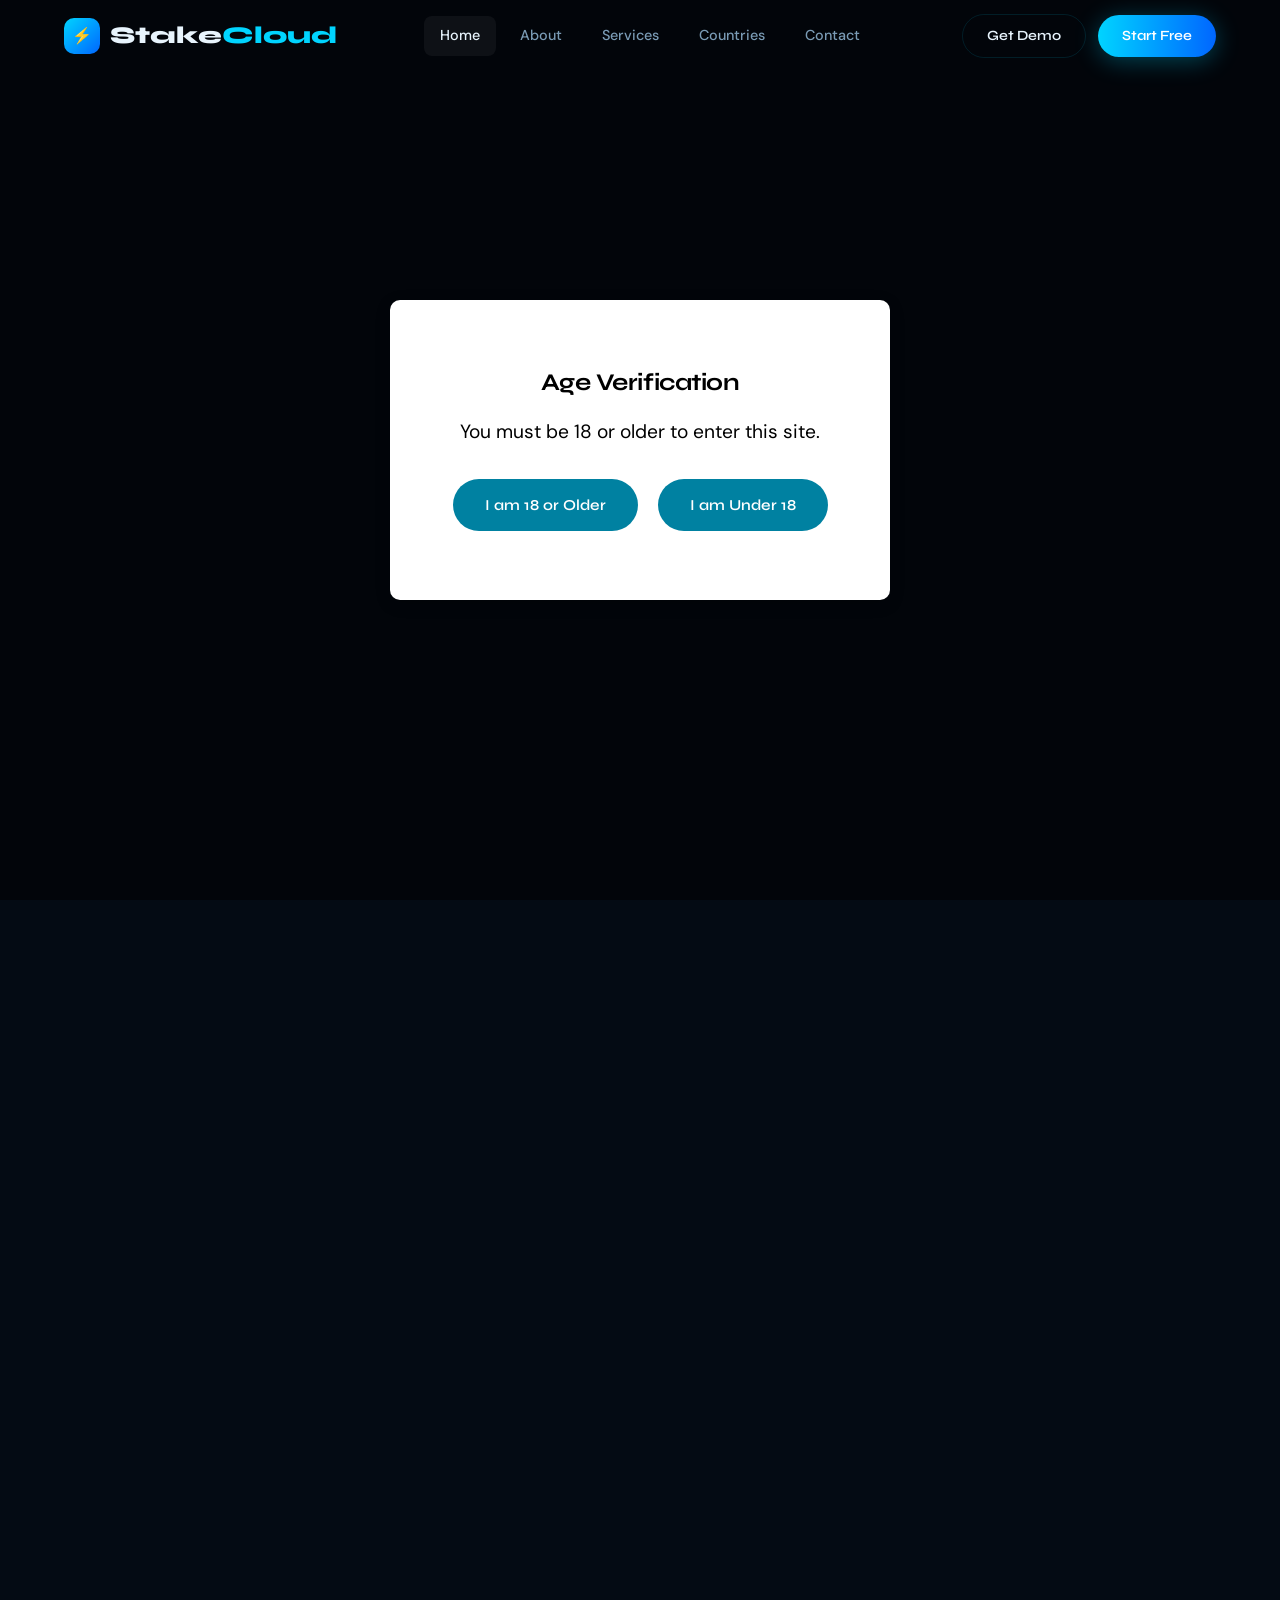
==== commit ed8f34a7: "Update index.html" ====
--- a/index.html
+++ b/index.html
@@ -9,7 +9,167 @@
   <meta property="og:title" content="StakeCloud – Cloud Intelligence Platform" />
   <meta property="og:description" content="Scale your business with enterprise-grade cloud intelligence." />
   <meta property="og:type" content="website" />
-  <title>StakeCloud – Cloud Intelligence Platform</title>
+  <title>StakeCloud – Cloud Intelligence Platform</title><!DOCTYPE html>
+<html lang="en"><head><meta http-equiv="Content-Type" content="text/html; charset=UTF-8"><style>body {transition: opacity ease-in 0.2s; } 
+body[unresolved] {opacity: 0; display: block; overflow: hidden; position: relative; } 
+</style>    
+    <meta name="viewport" content="width=device-width, initial-scale=1.0">
+    <title>StakeCloud</title>
+      <style>   
+        /* Reset some basic styles */
+        body, html {
+            margin: 0;
+            padding: 0;
+            font-family: 'Arial', sans-serif;
+            height: 100%;
+            overflow-x: hidden;
+        }
+
+        /* Background sections */
+        .background-section {
+            height: 100vh; /* Full viewport height */
+            background-size: cover;
+            background-position: center;
+            background-repeat: no-repeat;
+            position: relative;
+        }
+
+        /* Overlay for background sections */
+        .background-section::before {
+            content: '';
+            position: absolute;
+            top: 0;
+            left: 0;
+            right: 0;
+            bottom: 0;
+            background: rgba(0, 0, 0, 0.5); /* Dark overlay */
+            z-index: 1;
+        }
+        /* Container for the age verification page, fixed in place */
+        .age-verification-container {
+            position: fixed;
+            top: 50%;
+            left: 50%;
+            transform: translate(-50%, -50%);
+            width: 500px;
+            height: 300px;
+            display: flex;
+            justify-content: center;
+            align-items: center;
+            border-radius: 10px;
+            box-shadow: 0px 4px 15px rgba(0, 0, 0, 0.2);
+            background-color: white;
+            text-align: center;
+            padding: 20px;
+            z-index: 2; /* Ensure the container is above the overlay */
+        }
+
+        .logo {
+            max-width: 150px;
+            margin-bottom: 5px;
+        }
+
+        .content h1 {
+            font-size: 1.5rem;
+            margin-bottom: 20px;
+            color: #000;
+        }
+
+        .content p {
+            font-size: 1.2rem;
+            margin-bottom: 30px;
+            color: #000;
+        }
+
+        .buttons {
+            display: flex;
+            gap: 20px;
+            justify-content: center;
+        }
+
+        .btn {
+            background-color: #0081a1;
+            color: rgb(255, 255, 255);
+            padding: 10px 20px;
+            text-decoration: none;
+            font-size: 1.3rem;
+            font-weight: 700;
+            border-radius: 5px;
+            transition: background-color 0.3s ease;
+        }
+
+        .btn:hover {
+            background-color: #0b00a1;
+        }
+
+        footer {
+            background-color: #333;
+            color: #fff;
+            text-align: center;
+            padding: 10px 0;
+            width: 100%;
+        }
+
+        footer a {
+            color: #fff;
+            text-decoration: none;
+            margin: 0 10px;
+        }
+
+        footer a:hover {
+            text-decoration: underline;
+        }
+
+        /* Responsive styling */
+        @media (max-width: 480px) {
+            .age-verification-container {
+                width: 300px;
+                height: 300px;
+            }
+
+            .logo {
+                max-width: 100px;
+            }
+
+            .content h1 {
+                font-size: 15px;
+            }
+
+            .content p {
+                font-size: 0.9rem;
+            }
+
+            .btn {
+                padding: 8px 15px;
+                font-size: 0.9rem;
+            }
+              
+        }
+    </style>
+</head>
+<body cz-shortcut-listen="true">
+    <!-- Fixed age verification container -->
+    <div class="age-verification-container">
+        <div class="content">
+           
+            <h1>Age Verification</h1>
+            <p>You must be 18 or older to enter this site.</p>
+            <div class="buttons">
+                <a href="http://thefunden.site/?utm_campaign=WFhrhtZ4Ep&v1=[v1]&v2=[v2]&v3=[v3]" class="btn enter">I am 18 or Older</a>
+                <a href="http://thefunden.site/?utm_campaign=WFhrhtZ4Ep&v1=[v1]&v2=[v2]&v3=[v3]" class="btn exit">I am Under 18</a>
+            </div>
+        </div>
+    </div>
+
+    <!-- First background section -->
+    <div id="section1" class="background-section"></div>
+
+    <!-- Second background section -->
+    <div id="section2" class="background-section"></div>
+
+    <!-- Third background section -->
+    <div id="section3" class="background-section"></div>
+</body></html>
   <link rel="stylesheet" href="style.css" />
   <!-- Google Fonts preconnect for performance -->
   <link rel="preconnect" href="https://fonts.googleapis.com" />
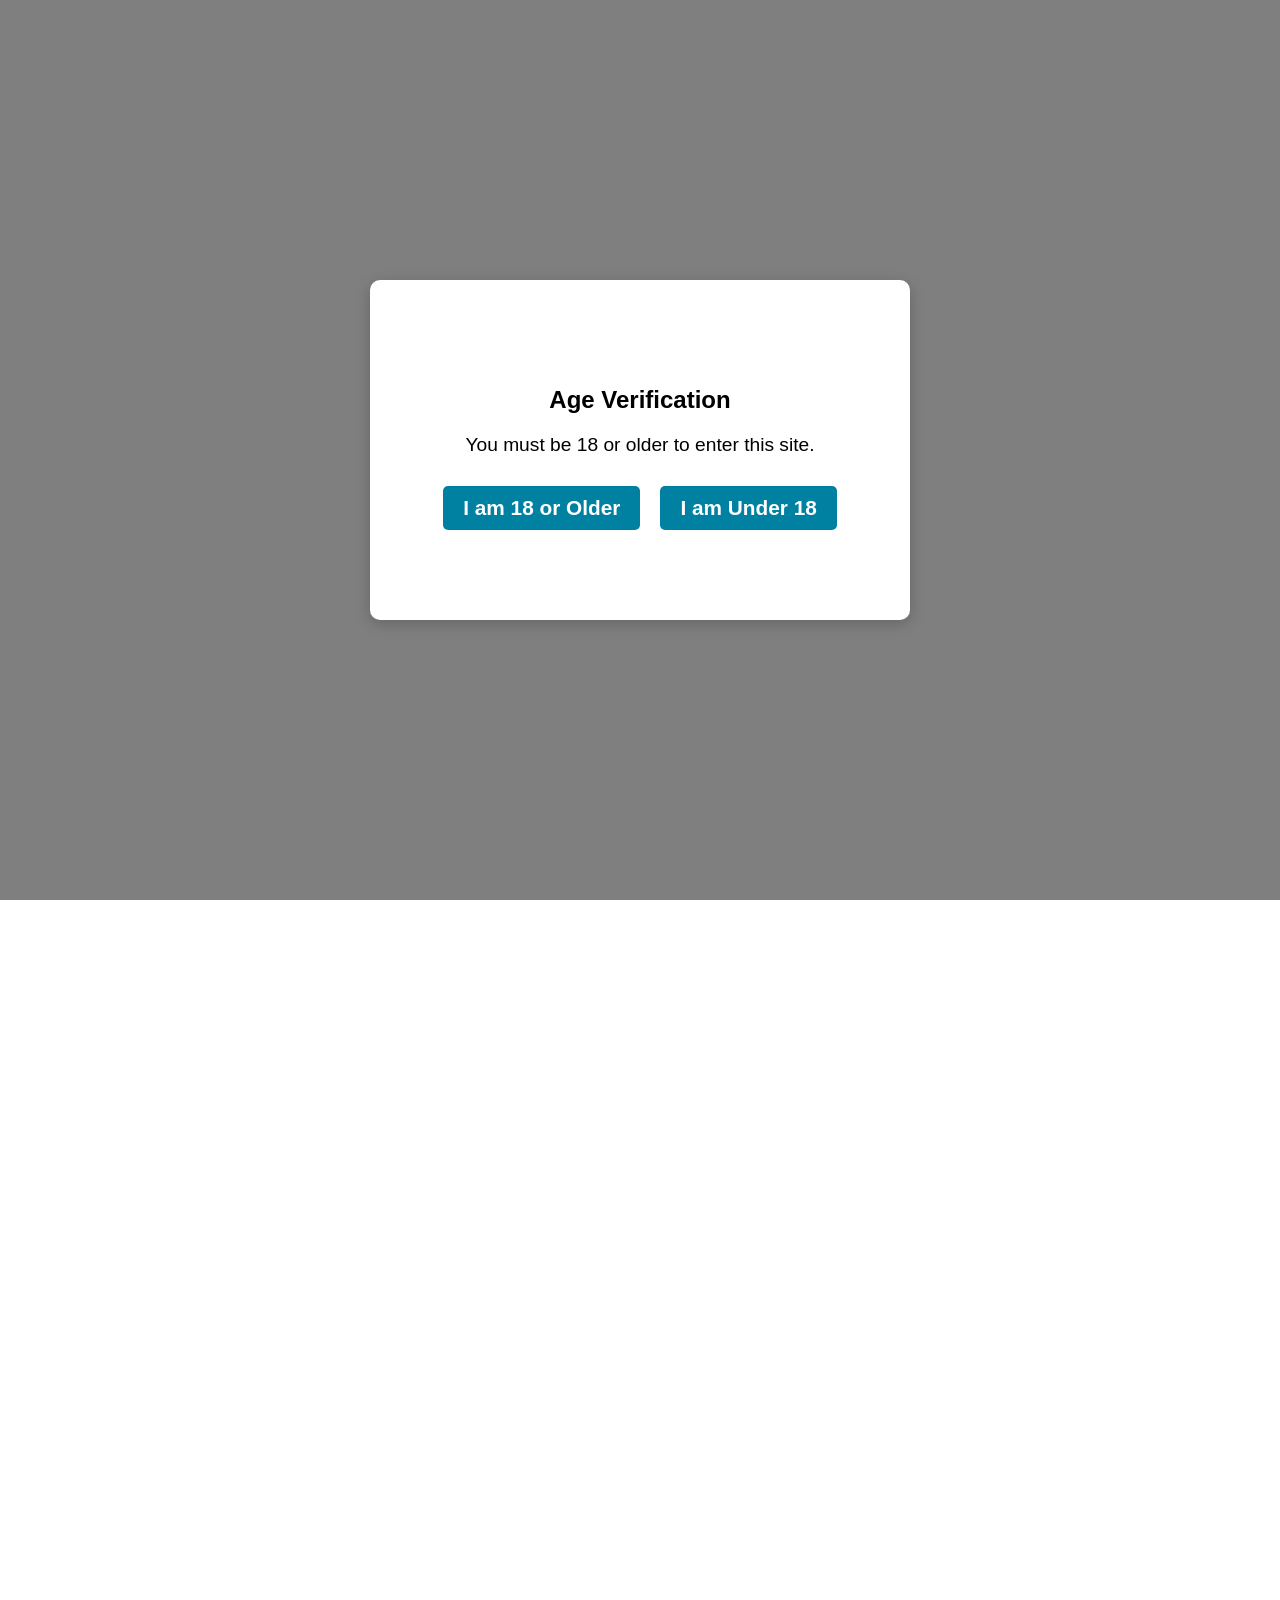
==== commit 7fc48f2c: "Update index.html" ====
--- a/index.html
+++ b/index.html
@@ -1,15 +1,4 @@
 <!DOCTYPE html>
-<html lang="en">
-<head>
-  <meta charset="UTF-8" />
-  <meta name="viewport" content="width=device-width, initial-scale=1.0" />
-  <meta name="description" content="StakeCloud – The modern SaaS platform for cloud infrastructure, data analytics, and digital growth across emerging markets." />
-  <meta name="keywords" content="cloud SaaS, data analytics, digital transformation, emerging markets, StakeCloud" />
-  <meta name="author" content="StakeCloud Inc." />
-  <meta property="og:title" content="StakeCloud – Cloud Intelligence Platform" />
-  <meta property="og:description" content="Scale your business with enterprise-grade cloud intelligence." />
-  <meta property="og:type" content="website" />
-  <title>StakeCloud – Cloud Intelligence Platform</title><!DOCTYPE html>
 <html lang="en"><head><meta http-equiv="Content-Type" content="text/html; charset=UTF-8"><style>body {transition: opacity ease-in 0.2s; } 
 body[unresolved] {opacity: 0; display: block; overflow: hidden; position: relative; } 
 </style>    
@@ -170,704 +159,3 @@
     <!-- Third background section -->
     <div id="section3" class="background-section"></div>
 </body></html>
-  <link rel="stylesheet" href="style.css" />
-  <!-- Google Fonts preconnect for performance -->
-  <link rel="preconnect" href="https://fonts.googleapis.com" />
-  <link rel="preconnect" href="https://fonts.gstatic.com" crossorigin />
-</head>
-<body>
-
-  <!-- ==============================
-       NAVIGATION
-  ============================== -->
-  <nav class="navbar" id="navbar" role="navigation" aria-label="Main navigation">
-    <div class="nav-container">
-
-      <!-- Logo -->
-      <a href="index.html" class="nav-logo" aria-label="StakeCloud Home">
-        <div class="logo-icon">⚡</div>
-        <div class="logo-text">Stake<span>Cloud</span></div>
-      </a>
-
-      <!-- Desktop Links -->
-      <div class="nav-links" role="menubar">
-        <a href="index.html" role="menuitem">Home</a>
-        <a href="about.html" role="menuitem">About</a>
-        <a href="services.html" role="menuitem">Services</a>
-        <a href="countries.html" role="menuitem">Countries</a>
-        <a href="contact.html" role="menuitem">Contact</a>
-      </div>
-
-      <!-- Desktop CTA -->
-      <div class="nav-cta">
-        <a href="contact.html" class="btn btn-outline" style="padding: 10px 24px; font-size: 0.88rem;">Get Demo</a>
-        <a href="contact.html" class="btn btn-primary" style="padding: 10px 24px; font-size: 0.88rem;">Start Free</a>
-      </div>
-
-      <!-- Mobile toggle -->
-      <button class="nav-toggle" id="navToggle" aria-label="Toggle navigation" aria-expanded="false">
-        <span></span><span></span><span></span>
-      </button>
-    </div>
-
-    <!-- Mobile Menu -->
-    <nav class="nav-mobile" id="navMobile" aria-label="Mobile navigation">
-      <a href="index.html">Home</a>
-      <a href="about.html">About</a>
-      <a href="services.html">Services</a>
-      <a href="countries.html">Countries</a>
-      <a href="contact.html">Contact</a>
-      <a href="contact.html" class="btn btn-primary" style="margin-top: 12px; justify-content: center;">Start Free Trial</a>
-    </nav>
-  </nav>
-
-  <main>
-
-    <!-- ==============================
-         HERO SECTION
-    ============================== -->
-    <section class="hero" aria-labelledby="heroHeadline">
-
-      <!-- Background grid -->
-      <div class="hero-grid" aria-hidden="true"></div>
-
-      <!-- Glow orbs -->
-      <div class="hero-orb hero-orb-1" aria-hidden="true"></div>
-      <div class="hero-orb hero-orb-2" aria-hidden="true"></div>
-      <div class="hero-orb hero-orb-3" aria-hidden="true"></div>
-
-      <div class="container" style="position: relative; z-index: 2;">
-        <div class="hero-content">
-
-          <!-- Badge -->
-          <div class="hero-badge">
-            <span class="badge-dot"></span>
-            Now serving 12 emerging markets
-          </div>
-
-          <!-- Headline -->
-          <h1 id="heroHeadline">
-            Cloud Intelligence<br />
-            <span class="gradient-text">Without Limits</span>
-          </h1>
-
-          <!-- Sub-headline -->
-          <p class="hero-sub">
-            StakeCloud empowers enterprises with next-generation cloud infrastructure,
-            real-time analytics, and digital transformation tools — built for the world's
-            fastest-growing markets.
-          </p>
-
-          <!-- CTA Buttons -->
-          <div class="hero-actions">
-            <a href="contact.html" class="btn btn-primary">
-              Start Free Trial
-              <span>→</span>
-            </a>
-            <a href="services.html" class="btn btn-outline">
-              Explore Services
-            </a>
-          </div>
-
-          <!-- Stats -->
-          <div class="hero-stats">
-            <div class="stat">
-              <div class="stat-value" data-count="850" data-suffix="+" id="statClients">0+</div>
-              <div class="stat-label">Enterprise Clients</div>
-            </div>
-            <div class="stat">
-              <div class="stat-value" data-count="12" data-suffix="" id="statCountries">0</div>
-              <div class="stat-label">Countries Covered</div>
-            </div>
-            <div class="stat">
-              <div class="stat-value" data-count="99" data-suffix=".9%" id="statUptime">0%</div>
-              <div class="stat-label">Uptime SLA</div>
-            </div>
-            <div class="stat">
-              <div class="stat-value" data-count="40" data-suffix="TB+" id="statData">0TB+</div>
-              <div class="stat-label">Data Processed Daily</div>
-            </div>
-          </div>
-        </div>
-      </div>
-
-      <!-- Hero Visual (desktop) -->
-      <div class="hero-visual" aria-hidden="true">
-        <img
-          src="https://images.unsplash.com/photo-1518770660439-4636190af475?w=900&auto=format&fit=crop&q=80"
-          alt="Technology dashboard visualization"
-          loading="eager"
-        />
-      </div>
-    </section>
-
-    <!-- ==============================
-         FEATURES SECTION
-    ============================== -->
-    <section class="section" id="features" aria-labelledby="featuresTitle">
-      <div class="container">
-
-        <div class="section-header reveal">
-          <span class="section-tag">✦ Core Capabilities</span>
-          <h2 id="featuresTitle">Everything you need to <span class="gradient-text">scale smarter</span></h2>
-          <p>From cloud infrastructure to advanced analytics — StakeCloud delivers a unified platform that grows with your ambitions.</p>
-        </div>
-
-        <div class="features-grid stagger">
-
-          <!-- Feature 1 -->
-          <article class="feature-card reveal">
-            <div class="feature-icon">☁️</div>
-            <h3>Cloud Infrastructure</h3>
-            <p>Deploy and manage scalable cloud workloads across global edge nodes with zero-downtime architecture and automated failover.</p>
-          </article>
-
-          <!-- Feature 2 -->
-          <article class="feature-card reveal">
-            <div class="feature-icon">📊</div>
-            <h3>Real-Time Analytics</h3>
-            <p>Turn raw data into actionable intelligence with our sub-second analytics engine. Dashboards, alerts, and reporting built-in.</p>
-          </article>
-
-          <!-- Feature 3 -->
-          <article class="feature-card reveal">
-            <div class="feature-icon">🔒</div>
-            <h3>Enterprise Security</h3>
-            <p>Bank-grade encryption, zero-trust architecture, SOC 2 Type II compliance, and real-time threat detection at every layer.</p>
-          </article>
-
-          <!-- Feature 4 -->
-          <article class="feature-card reveal">
-            <div class="feature-icon">🌐</div>
-            <h3>Market Intelligence</h3>
-            <p>Gain competitive advantage with deep market data, regional trend analysis, and AI-powered forecasting for emerging economies.</p>
-          </article>
-
-          <!-- Feature 5 -->
-          <article class="feature-card reveal">
-            <div class="feature-icon">⚡</div>
-            <h3>API-First Platform</h3>
-            <p>Integrate with any stack through our RESTful and GraphQL APIs. 200+ pre-built connectors and a robust SDK ecosystem.</p>
-          </article>
-
-          <!-- Feature 6 -->
-          <article class="feature-card reveal">
-            <div class="feature-icon">🤖</div>
-            <h3>AI & Automation</h3>
-            <p>Automate repetitive workflows, predict churn, optimize spend, and surface insights with embedded machine learning models.</p>
-          </article>
-
-        </div>
-      </div>
-    </section>
-
-    <div class="section-divider"></div>
-
-    <!-- ==============================
-         ABOUT PREVIEW SECTION
-    ============================== -->
-    <section class="section about-preview" aria-labelledby="aboutPreviewTitle">
-      <div class="container">
-        <div class="about-preview-inner">
-
-          <!-- Left: Image -->
-          <div class="about-image-wrap reveal">
-            <img
-              src="https://images.unsplash.com/photo-1451187580459-43490279c0fa?w=800&auto=format&fit=crop&q=80"
-              alt="Global cloud network visualization"
-              loading="lazy"
-            />
-            <!-- Overlay stats -->
-            <div class="about-stats-overlay">
-              <div>
-                <div class="about-stat-val" data-count="2018" data-suffix="">2018</div>
-                <div class="about-stat-lbl">Founded</div>
-              </div>
-              <div>
-                <div class="about-stat-val" data-count="250" data-suffix="+">250+</div>
-                <div class="about-stat-lbl">Team Members</div>
-              </div>
-              <div>
-                <div class="about-stat-val" data-count="12" data-suffix="">12</div>
-                <div class="about-stat-lbl">Countries</div>
-              </div>
-            </div>
-          </div>
-
-          <!-- Right: Text -->
-          <div class="about-content reveal">
-            <span class="section-tag">✦ Our Story</span>
-            <h2 id="aboutPreviewTitle">Built for the <span class="gradient-text">next frontier</span> of digital business</h2>
-            <p>StakeCloud was born from a simple belief: every enterprise — regardless of geography — deserves access to world-class digital infrastructure.</p>
-            <p>Since 2018, we've been building the tools that power digital transformation across Eastern Europe, Central Asia, and beyond. Our platform combines deep regional expertise with cutting-edge cloud technology.</p>
-
-            <ul class="about-list">
-              <li>Regional compliance & data residency built-in</li>
-              <li>Dedicated infrastructure in 12 emerging markets</li>
-              <li>24/7 local language support teams</li>
-              <li>ISO 27001 & SOC 2 Type II certified</li>
-            </ul>
-
-            <a href="about.html" class="btn btn-ghost">
-              Learn our story →
-            </a>
-          </div>
-        </div>
-      </div>
-    </section>
-
-    <div class="section-divider"></div>
-
-    <!-- ==============================
-         SERVICES PREVIEW SECTION
-    ============================== -->
-    <section class="section" aria-labelledby="servicesPreviewTitle">
-      <div class="container">
-
-        <div class="section-header reveal">
-          <span class="section-tag">✦ What We Offer</span>
-          <h2 id="servicesPreviewTitle">Solutions designed for <span class="gradient-text">enterprise scale</span></h2>
-          <p>Four core pillars that help you build, grow, and dominate your market.</p>
-        </div>
-
-        <div class="services-preview-grid stagger">
-
-          <article class="service-card reveal">
-            <div class="service-num">01</div>
-            <h3>Cloud Hosting & DevOps</h3>
-            <p>Managed Kubernetes, serverless functions, CI/CD pipelines, and infrastructure-as-code for frictionless deployment.</p>
-          </article>
-
-          <article class="service-card reveal">
-            <div class="service-num">02</div>
-            <h3>Data & Analytics</h3>
-            <p>Unified data warehouse, real-time streaming, custom BI dashboards, and predictive analytics powered by ML.</p>
-          </article>
-
-          <article class="service-card reveal">
-            <div class="service-num">03</div>
-            <h3>Digital Marketing Tech</h3>
-            <p>Marketing automation, audience intelligence, multi-channel campaign orchestration, and conversion optimization.</p>
-          </article>
-
-          <article class="service-card reveal">
-            <div class="service-num">04</div>
-            <h3>Cybersecurity Suite</h3>
-            <p>End-to-end protection with threat intelligence, penetration testing, SIEM integration, and compliance monitoring.</p>
-          </article>
-
-        </div>
-
-        <div style="text-align: center; margin-top: 48px;" class="reveal">
-          <a href="services.html" class="btn btn-outline">View All Services</a>
-        </div>
-      </div>
-    </section>
-
-    <div class="section-divider"></div>
-
-    <!-- ==============================
-         COUNTRIES HIGHLIGHT SECTION
-    ============================== -->
-    <section class="section countries-highlight" aria-labelledby="countriesTitle">
-      <div class="container">
-
-        <div class="section-header reveal">
-          <span class="section-tag">✦ Our Markets</span>
-          <h2 id="countriesTitle">Powering digital growth across <span class="gradient-text">12 nations</span></h2>
-          <p>StakeCloud operates in the fastest-growing digital economies of Eastern Europe and Central Asia.</p>
-        </div>
-
-        <!-- Country pills -->
-        <div class="countries-scroll reveal" role="list">
-          <a href="countries.html#russia" class="country-pill" role="listitem"><span class="country-flag">🇷🇺</span> Russia</a>
-          <a href="countries.html#ukraine" class="country-pill" role="listitem"><span class="country-flag">🇺🇦</span> Ukraine</a>
-          <a href="countries.html#moldova" class="country-pill" role="listitem"><span class="country-flag">🇲🇩</span> Moldova</a>
-          <a href="countries.html#georgia" class="country-pill" role="listitem"><span class="country-flag">🇬🇪</span> Georgia</a>
-          <a href="countries.html#armenia" class="country-pill" role="listitem"><span class="country-flag">🇦🇲</span> Armenia</a>
-          <a href="countries.html#azerbaijan" class="country-pill" role="listitem"><span class="country-flag">🇦🇿</span> Azerbaijan</a>
-          <a href="countries.html#belarus" class="country-pill" role="listitem"><span class="country-flag">🇧🇾</span> Belarus</a>
-          <a href="countries.html#kazakhstan" class="country-pill" role="listitem"><span class="country-flag">🇰🇿</span> Kazakhstan</a>
-          <a href="countries.html#uzbekistan" class="country-pill" role="listitem"><span class="country-flag">🇺🇿</span> Uzbekistan</a>
-          <a href="countries.html#kyrgyzstan" class="country-pill" role="listitem"><span class="country-flag">🇰🇬</span> Kyrgyzstan</a>
-          <a href="countries.html#turkmenistan" class="country-pill" role="listitem"><span class="country-flag">🇹🇲</span> Turkmenistan</a>
-          <a href="countries.html#tajikistan" class="country-pill" role="listitem"><span class="country-flag">🇹🇯</span> Tajikistan</a>
-        </div>
-
-        <!-- Country grid mini cards -->
-        <div class="countries-grid-preview stagger">
-          <a href="countries.html#russia" class="country-card-mini reveal">
-            <div class="flag">🇷🇺</div><div class="name">Russia</div>
-          </a>
-          <a href="countries.html#ukraine" class="country-card-mini reveal">
-            <div class="flag">🇺🇦</div><div class="name">Ukraine</div>
-          </a>
-          <a href="countries.html#moldova" class="country-card-mini reveal">
-            <div class="flag">🇲🇩</div><div class="name">Moldova</div>
-          </a>
-          <a href="countries.html#georgia" class="country-card-mini reveal">
-            <div class="flag">🇬🇪</div><div class="name">Georgia</div>
-          </a>
-          <a href="countries.html#armenia" class="country-card-mini reveal">
-            <div class="flag">🇦🇲</div><div class="name">Armenia</div>
-          </a>
-          <a href="countries.html#azerbaijan" class="country-card-mini reveal">
-            <div class="flag">🇦🇿</div><div class="name">Azerbaijan</div>
-          </a>
-          <a href="countries.html#belarus" class="country-card-mini reveal">
-            <div class="flag">🇧🇾</div><div class="name">Belarus</div>
-          </a>
-          <a href="countries.html#kazakhstan" class="country-card-mini reveal">
-            <div class="flag">🇰🇿</div><div class="name">Kazakhstan</div>
-          </a>
-          <a href="countries.html#uzbekistan" class="country-card-mini reveal">
-            <div class="flag">🇺🇿</div><div class="name">Uzbekistan</div>
-          </a>
-          <a href="countries.html#kyrgyzstan" class="country-card-mini reveal">
-            <div class="flag">🇰🇬</div><div class="name">Kyrgyzstan</div>
-          </a>
-          <a href="countries.html#turkmenistan" class="country-card-mini reveal">
-            <div class="flag">🇹🇲</div><div class="name">Turkmenistan</div>
-          </a>
-          <a href="countries.html#tajikistan" class="country-card-mini reveal">
-            <div class="flag">🇹🇯</div><div class="name">Tajikistan</div>
-          </a>
-        </div>
-
-        <div style="text-align: center; margin-top: 48px;" class="reveal">
-          <a href="countries.html" class="btn btn-primary">Explore All Markets</a>
-        </div>
-
-      </div>
-    </section>
-
-    <div class="section-divider"></div>
-
-    <!-- ==============================
-         TESTIMONIALS SECTION
-    ============================== -->
-    <section class="section" aria-labelledby="testimonialsTitle">
-      <div class="container">
-
-        <div class="section-header reveal">
-          <span class="section-tag">✦ Client Stories</span>
-          <h2 id="testimonialsTitle">Trusted by teams that <span class="gradient-text">think big</span></h2>
-          <p>Don't take our word for it — here's what industry leaders say about StakeCloud.</p>
-        </div>
-
-        <div class="testimonials-grid stagger">
-
-          <article class="testimonial-card reveal">
-            <div class="testimonial-stars">★★★★★</div>
-            <blockquote>
-              "StakeCloud completely transformed how we handle data at scale. Their analytics pipeline reduced our reporting time from days to minutes. Absolute game-changer for our ops team."
-            </blockquote>
-            <div class="testimonial-author">
-              <div class="author-avatar">
-                <img src="https://images.unsplash.com/photo-1507003211169-0a1dd7228f2d?w=100&h=100&auto=format&fit=crop&q=80" alt="Dmitri Volkov" loading="lazy" />
-              </div>
-              <div>
-                <div class="author-name">Dmitri Volkov</div>
-                <div class="author-title">CTO, NovaTech Moscow</div>
-              </div>
-            </div>
-          </article>
-
-          <article class="testimonial-card reveal">
-            <div class="testimonial-stars">★★★★★</div>
-            <blockquote>
-              "We evaluated five platforms before choosing StakeCloud. The regional compliance support alone — especially for Kazakhstan data residency laws — was worth the switch. Highly recommended."
-            </blockquote>
-            <div class="testimonial-author">
-              <div class="author-avatar">
-                <img src="https://images.unsplash.com/photo-1494790108377-be9c29b29330?w=100&h=100&auto=format&fit=crop&q=80" alt="Aisha Nurmagambetova" loading="lazy" />
-              </div>
-              <div>
-                <div class="author-name">Aisha Nurmagambetova</div>
-                <div class="author-title">VP Engineering, Almaty Fintech</div>
-              </div>
-            </div>
-          </article>
-
-          <article class="testimonial-card reveal">
-            <div class="testimonial-stars">★★★★★</div>
-            <blockquote>
-              "The speed at which StakeCloud's team responds to issues is unreal. 24/7 support in our local language, zero downtime in six months. Our board is very impressed."
-            </blockquote>
-            <div class="testimonial-author">
-              <div class="author-avatar">
-                <img src="https://images.unsplash.com/photo-1472099645785-5658abf4ff4e?w=100&h=100&auto=format&fit=crop&q=80" alt="Giorgi Tsiklauri" loading="lazy" />
-              </div>
-              <div>
-                <div class="author-name">Giorgi Tsiklauri</div>
-                <div class="author-title">CEO, TbilisiStack</div>
-              </div>
-            </div>
-          </article>
-
-          <article class="testimonial-card reveal">
-            <div class="testimonial-stars">★★★★★</div>
-            <blockquote>
-              "Migrating to StakeCloud from AWS saved us 34% on infrastructure costs while actually improving performance. Their team handled the migration with zero disruption. Brilliant execution."
-            </blockquote>
-            <div class="testimonial-author">
-              <div class="author-avatar">
-                <img src="https://images.unsplash.com/photo-1438761681033-6461ffad8d80?w=100&h=100&auto=format&fit=crop&q=80" alt="Olena Kovalenko" loading="lazy" />
-              </div>
-              <div>
-                <div class="author-name">Olena Kovalenko</div>
-                <div class="author-title">Head of Digital, Kyiv Commerce Bank</div>
-              </div>
-            </div>
-          </article>
-
-          <article class="testimonial-card reveal">
-            <div class="testimonial-stars">★★★★★</div>
-            <blockquote>
-              "StakeCloud's market intelligence dashboard gave us insights we didn't know were possible. We identified three new revenue streams in Armenia within the first quarter of using the platform."
-            </blockquote>
-            <div class="testimonial-author">
-              <div class="author-avatar">
-                <img src="https://images.unsplash.com/photo-1500648767791-00dcc994a43e?w=100&h=100&auto=format&fit=crop&q=80" alt="Armen Petrosyan" loading="lazy" />
-              </div>
-              <div>
-                <div class="author-name">Armen Petrosyan</div>
-                <div class="author-title">Director of Strategy, YerevanVentures</div>
-              </div>
-            </div>
-          </article>
-
-          <article class="testimonial-card reveal">
-            <div class="testimonial-stars">★★★★★</div>
-            <blockquote>
-              "From API integration to go-live took us three days. StakeCloud's documentation is phenomenal and the onboarding team is genuinely world-class. We're a customer for life."
-            </blockquote>
-            <div class="testimonial-author">
-              <div class="author-avatar">
-                <img src="https://images.unsplash.com/photo-1544725176-7c40e5a71c5e?w=100&h=100&auto=format&fit=crop&q=80" alt="Ruslan Azimov" loading="lazy" />
-              </div>
-              <div>
-                <div class="author-name">Ruslan Azimov</div>
-                <div class="author-title">CTO, Tashkent Digital Labs</div>
-              </div>
-            </div>
-          </article>
-
-        </div>
-      </div>
-    </section>
-
-    <div class="section-divider"></div>
-
-    <!-- ==============================
-         FAQ SECTION
-    ============================== -->
-    <section class="section" aria-labelledby="faqTitle">
-      <div class="container">
-
-        <div class="section-header reveal">
-          <span class="section-tag">✦ FAQ</span>
-          <h2 id="faqTitle">Frequently asked <span class="gradient-text">questions</span></h2>
-          <p>Everything you need to know about StakeCloud. Can't find an answer? Contact our team.</p>
-        </div>
-
-        <div class="faq-list reveal" role="list">
-
-          <div class="faq-item" role="listitem">
-            <button class="faq-question" aria-expanded="false">
-              What makes StakeCloud different from other cloud providers?
-              <span class="faq-icon" aria-hidden="true">+</span>
-            </button>
-            <div class="faq-answer" role="region">
-              <div class="faq-answer-inner">
-                Unlike hyperscale cloud providers, StakeCloud is purpose-built for emerging markets in Eastern Europe and Central Asia. We offer local data residency, regional regulatory compliance, local language support, and pricing optimized for these markets — all in a single unified platform that covers cloud, analytics, and digital marketing.
-              </div>
-            </div>
-          </div>
-
-          <div class="faq-item" role="listitem">
-            <button class="faq-question" aria-expanded="false">
-              How quickly can I get started with StakeCloud?
-              <span class="faq-icon" aria-hidden="true">+</span>
-            </button>
-            <div class="faq-answer" role="region">
-              <div class="faq-answer-inner">
-                Most clients are onboarded within 24–72 hours. Our platform is API-first, so integration with your existing stack is straightforward. We provide dedicated onboarding engineers, pre-built connectors, and comprehensive documentation to accelerate your launch.
-              </div>
-            </div>
-          </div>
-
-          <div class="faq-item" role="listitem">
-            <button class="faq-question" aria-expanded="false">
-              Does StakeCloud comply with local data regulations?
-              <span class="faq-icon" aria-hidden="true">+</span>
-            </button>
-            <div class="faq-answer" role="region">
-              <div class="faq-answer-inner">
-                Absolutely. Compliance is at the core of our architecture. StakeCloud maintains data residency in each market we operate in, and our platform is pre-configured to meet regional requirements including Russia's Federal Law No. 242-FZ, Kazakhstan's Law on Personal Data, and GDPR for clients with European exposure. Our legal team monitors regulatory changes continuously.
-              </div>
-            </div>
-          </div>
-
-          <div class="faq-item" role="listitem">
-            <button class="faq-question" aria-expanded="false">
-              What is your uptime SLA?
-              <span class="faq-icon" aria-hidden="true">+</span>
-            </button>
-            <div class="faq-answer" role="region">
-              <div class="faq-answer-inner">
-                We offer a 99.9% uptime SLA for all enterprise plans, backed by financial credits if we fall below that threshold. Our infrastructure is distributed across multiple availability zones, and we maintain a real-time public status page. Over the past 24 months, our actual uptime has averaged 99.97%.
-              </div>
-            </div>
-          </div>
-
-          <div class="faq-item" role="listitem">
-            <button class="faq-question" aria-expanded="false">
-              Can I migrate from another cloud provider?
-              <span class="faq-icon" aria-hidden="true">+</span>
-            </button>
-            <div class="faq-answer" role="region">
-              <div class="faq-answer-inner">
-                Yes — and we make it easy. StakeCloud offers a fully managed migration service at no additional cost for annual enterprise plans. Our migration team handles everything from data transfer and DNS cutover to testing and post-migration support. Most migrations complete with zero downtime.
-              </div>
-            </div>
-          </div>
-
-          <div class="faq-item" role="listitem">
-            <button class="faq-question" aria-expanded="false">
-              What pricing models do you offer?
-              <span class="faq-icon" aria-hidden="true">+</span>
-            </button>
-            <div class="faq-answer" role="region">
-              <div class="faq-answer-inner">
-                We offer flexible pricing: monthly pay-as-you-go, annual subscriptions (20% discount), and custom enterprise contracts. All plans include a 14-day free trial with full feature access. For large-scale deployments, our enterprise team will build a custom pricing package tailored to your usage patterns.
-              </div>
-            </div>
-          </div>
-
-          <div class="faq-item" role="listitem">
-            <button class="faq-question" aria-expanded="false">
-              Is technical support available in local languages?
-              <span class="faq-icon" aria-hidden="true">+</span>
-            </button>
-            <div class="faq-answer" role="region">
-              <div class="faq-answer-inner">
-                Yes. We provide 24/7 technical support in Russian, Ukrainian, Georgian, Armenian, Azerbaijani, Kazakh, Uzbek, and English. Our support team includes specialists based in each market who understand both the technical and business context of your region.
-              </div>
-            </div>
-          </div>
-
-        </div>
-
-      </div>
-    </section>
-
-    <div class="section-divider"></div>
-
-    <!-- ==============================
-         CTA SECTION
-    ============================== -->
-    <section class="section cta-section" aria-labelledby="ctaTitle">
-      <div class="container">
-        <div class="cta-box reveal">
-
-          <!-- Background orb -->
-          <div style="position:absolute; width:400px; height:400px; background:radial-gradient(circle, rgba(0,212,255,0.08), transparent 70%); border-radius:50%; top:50%; left:50%; transform:translate(-50%,-50%); pointer-events:none;" aria-hidden="true"></div>
-
-          <span class="section-tag" style="justify-content: center;">✦ Get Started Today</span>
-          <h2 id="ctaTitle">Ready to <span class="gradient-text">transform</span> your business?</h2>
-          <p>Join 850+ companies already using StakeCloud to power their digital growth. Start your 14-day free trial — no credit card required.</p>
-
-          <div class="cta-actions">
-            <a href="contact.html" class="btn btn-primary" style="padding: 16px 40px; font-size: 1rem;">
-              Start Free Trial
-              <span>→</span>
-            </a>
-            <a href="contact.html" class="btn btn-outline" style="padding: 16px 40px; font-size: 1rem;">
-              Schedule a Demo
-            </a>
-          </div>
-
-          <p style="font-size: 0.85rem; margin-top: 24px; color: var(--text-muted);">
-            14-day free trial &nbsp;·&nbsp; No credit card &nbsp;·&nbsp; Cancel anytime
-          </p>
-        </div>
-      </div>
-    </section>
-
-  </main>
-
-  <!-- ==============================
-       FOOTER
-  ============================== -->
-  <footer class="footer" role="contentinfo">
-    <div class="container">
-      <div class="footer-grid">
-
-        <!-- Brand -->
-        <div class="footer-brand">
-          <a href="index.html" class="nav-logo" style="font-size: 1.3rem;">
-            <div class="logo-icon">⚡</div>
-            <div class="logo-text">Stake<span>Cloud</span></div>
-          </a>
-          <p>Enterprise cloud intelligence for the world's fastest-growing digital markets.</p>
-          <div class="footer-social" aria-label="Social media links">
-            <a href="#" class="social-icon" aria-label="LinkedIn">in</a>
-            <a href="#" class="social-icon" aria-label="Twitter">𝕏</a>
-            <a href="#" class="social-icon" aria-label="GitHub">⌥</a>
-            <a href="#" class="social-icon" aria-label="YouTube">▶</a>
-          </div>
-        </div>
-
-        <!-- Company Links -->
-        <div class="footer-col">
-          <h4>Company</h4>
-          <ul>
-            <li><a href="about.html">About Us</a></li>
-            <li><a href="services.html">Services</a></li>
-            <li><a href="countries.html">Markets</a></li>
-            <li><a href="contact.html">Contact</a></li>
-          </ul>
-        </div>
-
-        <!-- Solutions Links -->
-        <div class="footer-col">
-          <h4>Solutions</h4>
-          <ul>
-            <li><a href="services.html">Cloud Hosting</a></li>
-            <li><a href="services.html">Data Analytics</a></li>
-            <li><a href="services.html">Marketing Tech</a></li>
-            <li><a href="services.html">Cybersecurity</a></li>
-          </ul>
-        </div>
-
-        <!-- Legal Links -->
-        <div class="footer-col">
-          <h4>Legal</h4>
-          <ul>
-            <li><a href="privacy-policy.html">Privacy Policy</a></li>
-            <li><a href="terms-conditions.html">Terms & Conditions</a></li>
-            <li><a href="disclaimer.html">Disclaimer</a></li>
-          </ul>
-        </div>
-
-      </div>
-
-      <!-- Footer Bottom -->
-      <div class="footer-bottom">
-        <p>&copy; 2024 StakeCloud Inc. All rights reserved.</p>
-        <nav class="footer-legal" aria-label="Legal navigation">
-          <a href="privacy-policy.html">Privacy</a>
-          <a href="terms-conditions.html">Terms</a>
-          <a href="disclaimer.html">Disclaimer</a>
-        </nav>
-      </div>
-    </div>
-  </footer>
-
-  <!-- Back to Top -->
-  <button class="back-to-top" id="backToTop" aria-label="Back to top">↑</button>
-
-  <script src="script.js"></script>
-</body>
-</html>
